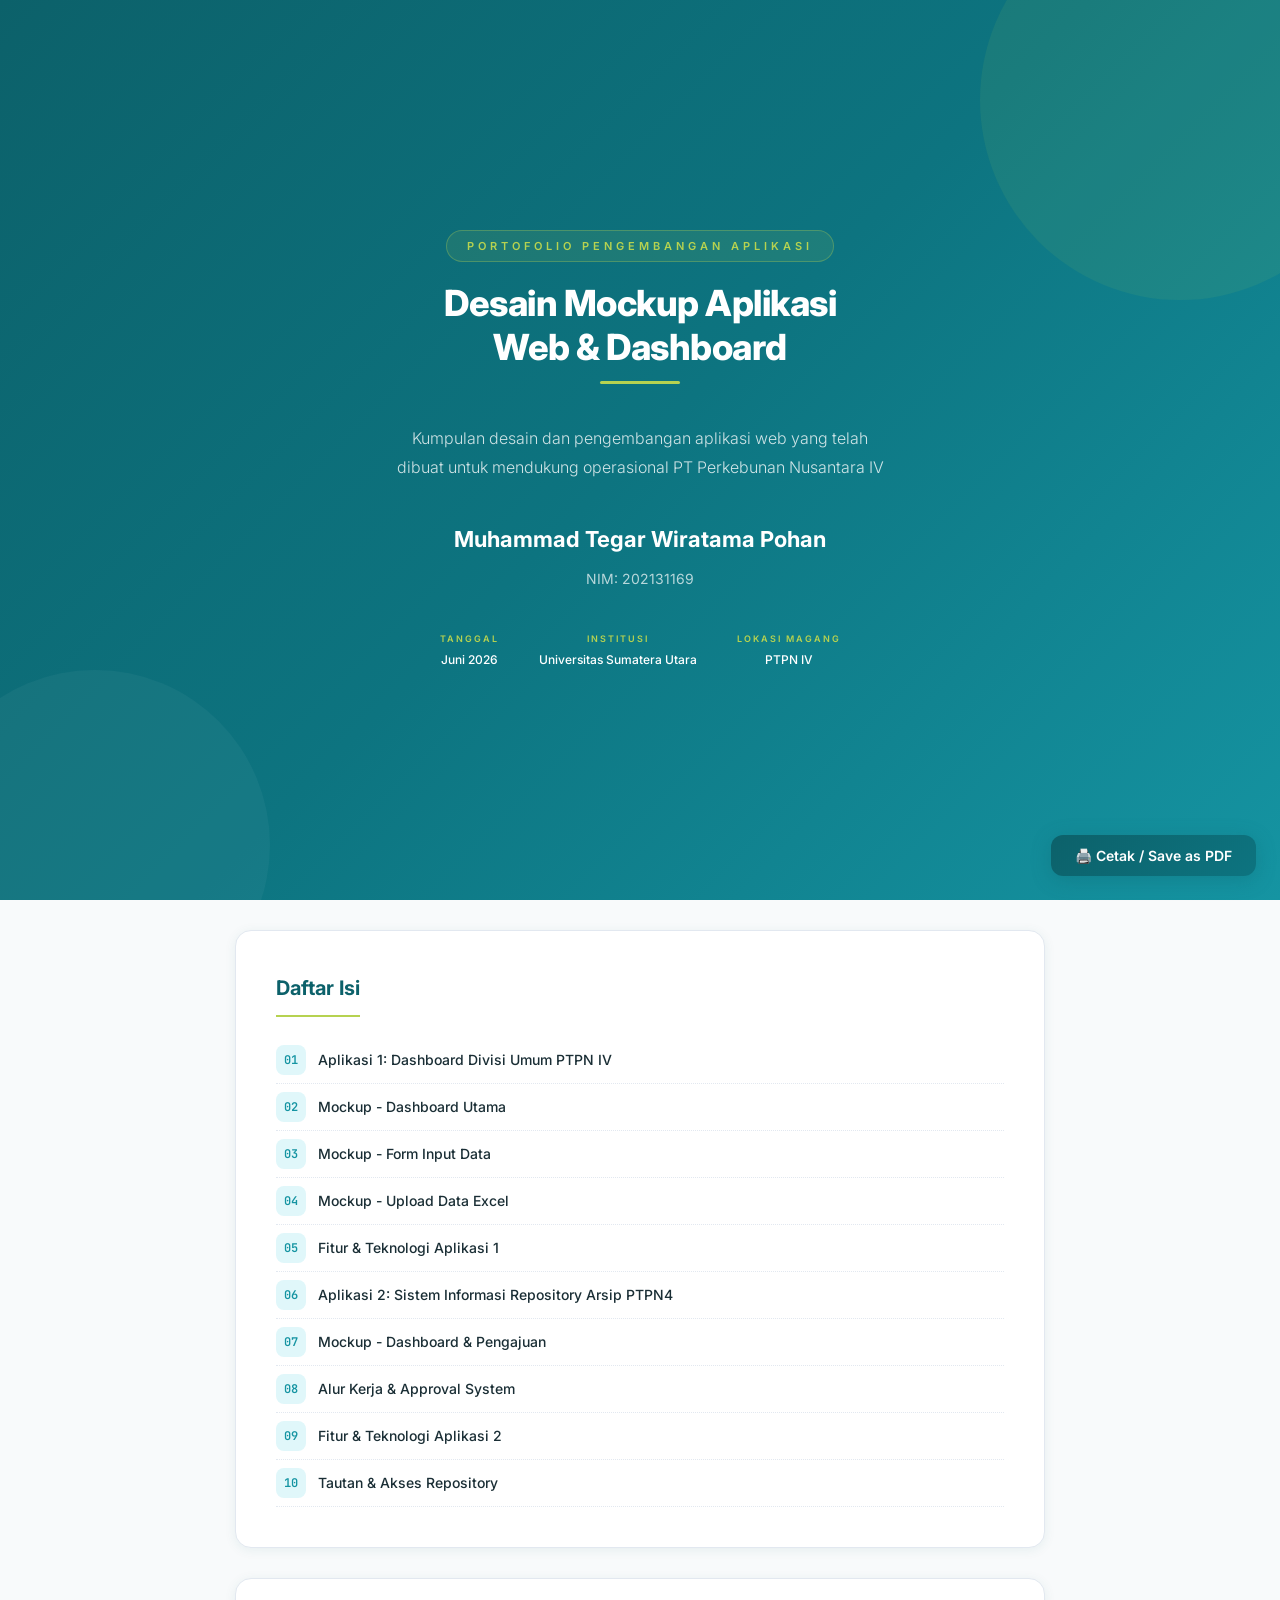
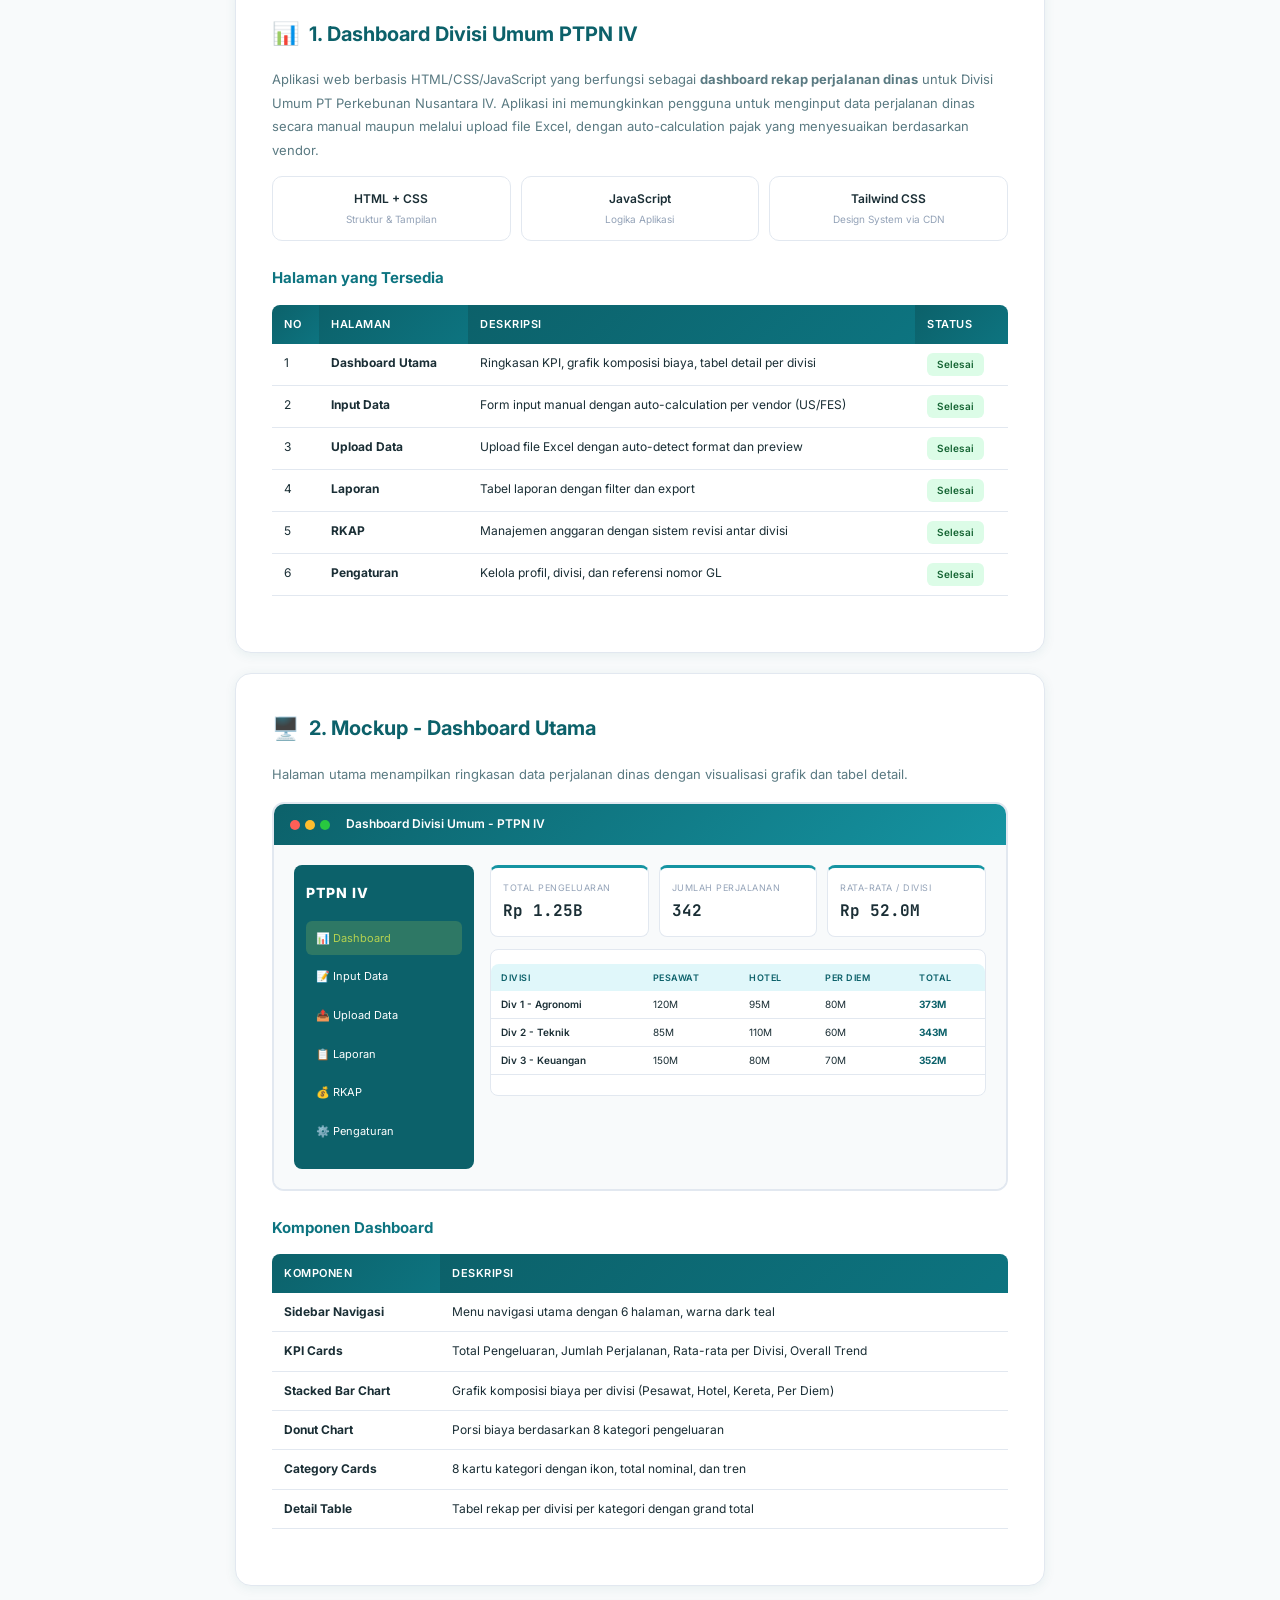
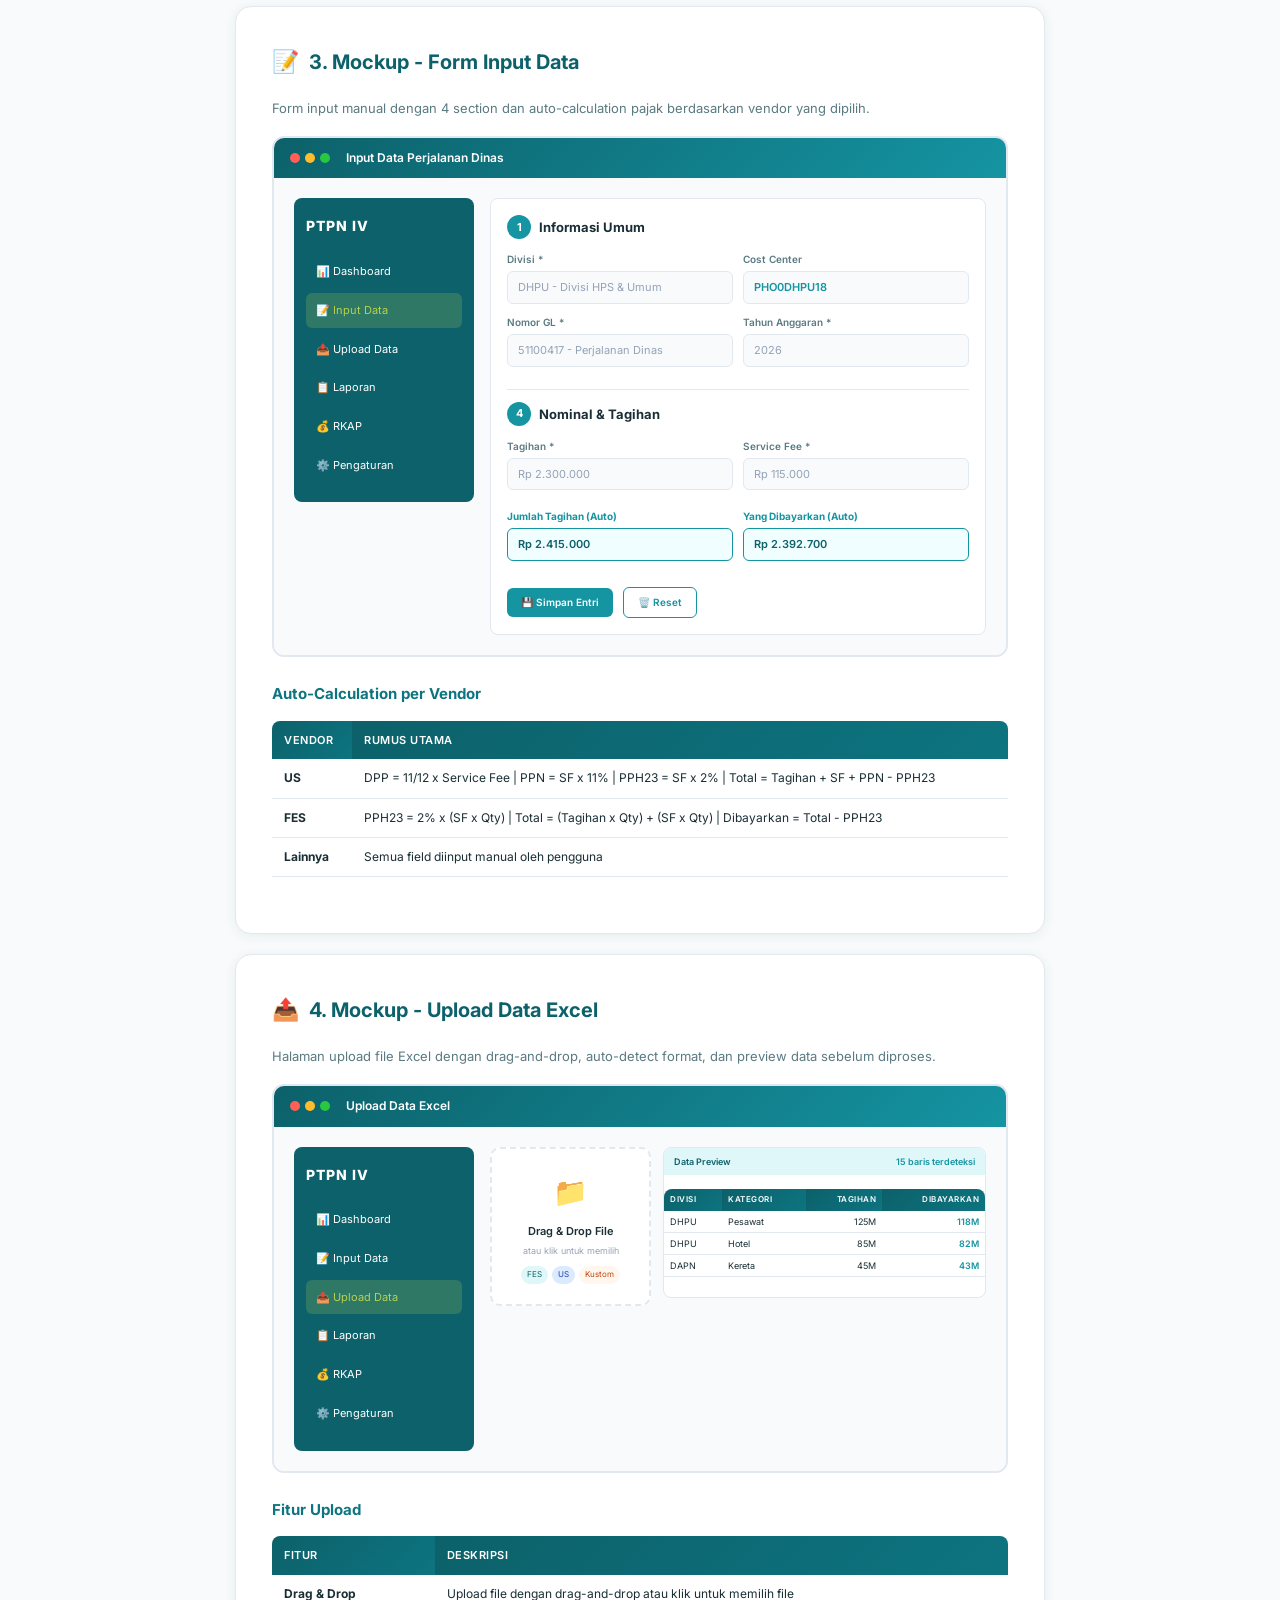
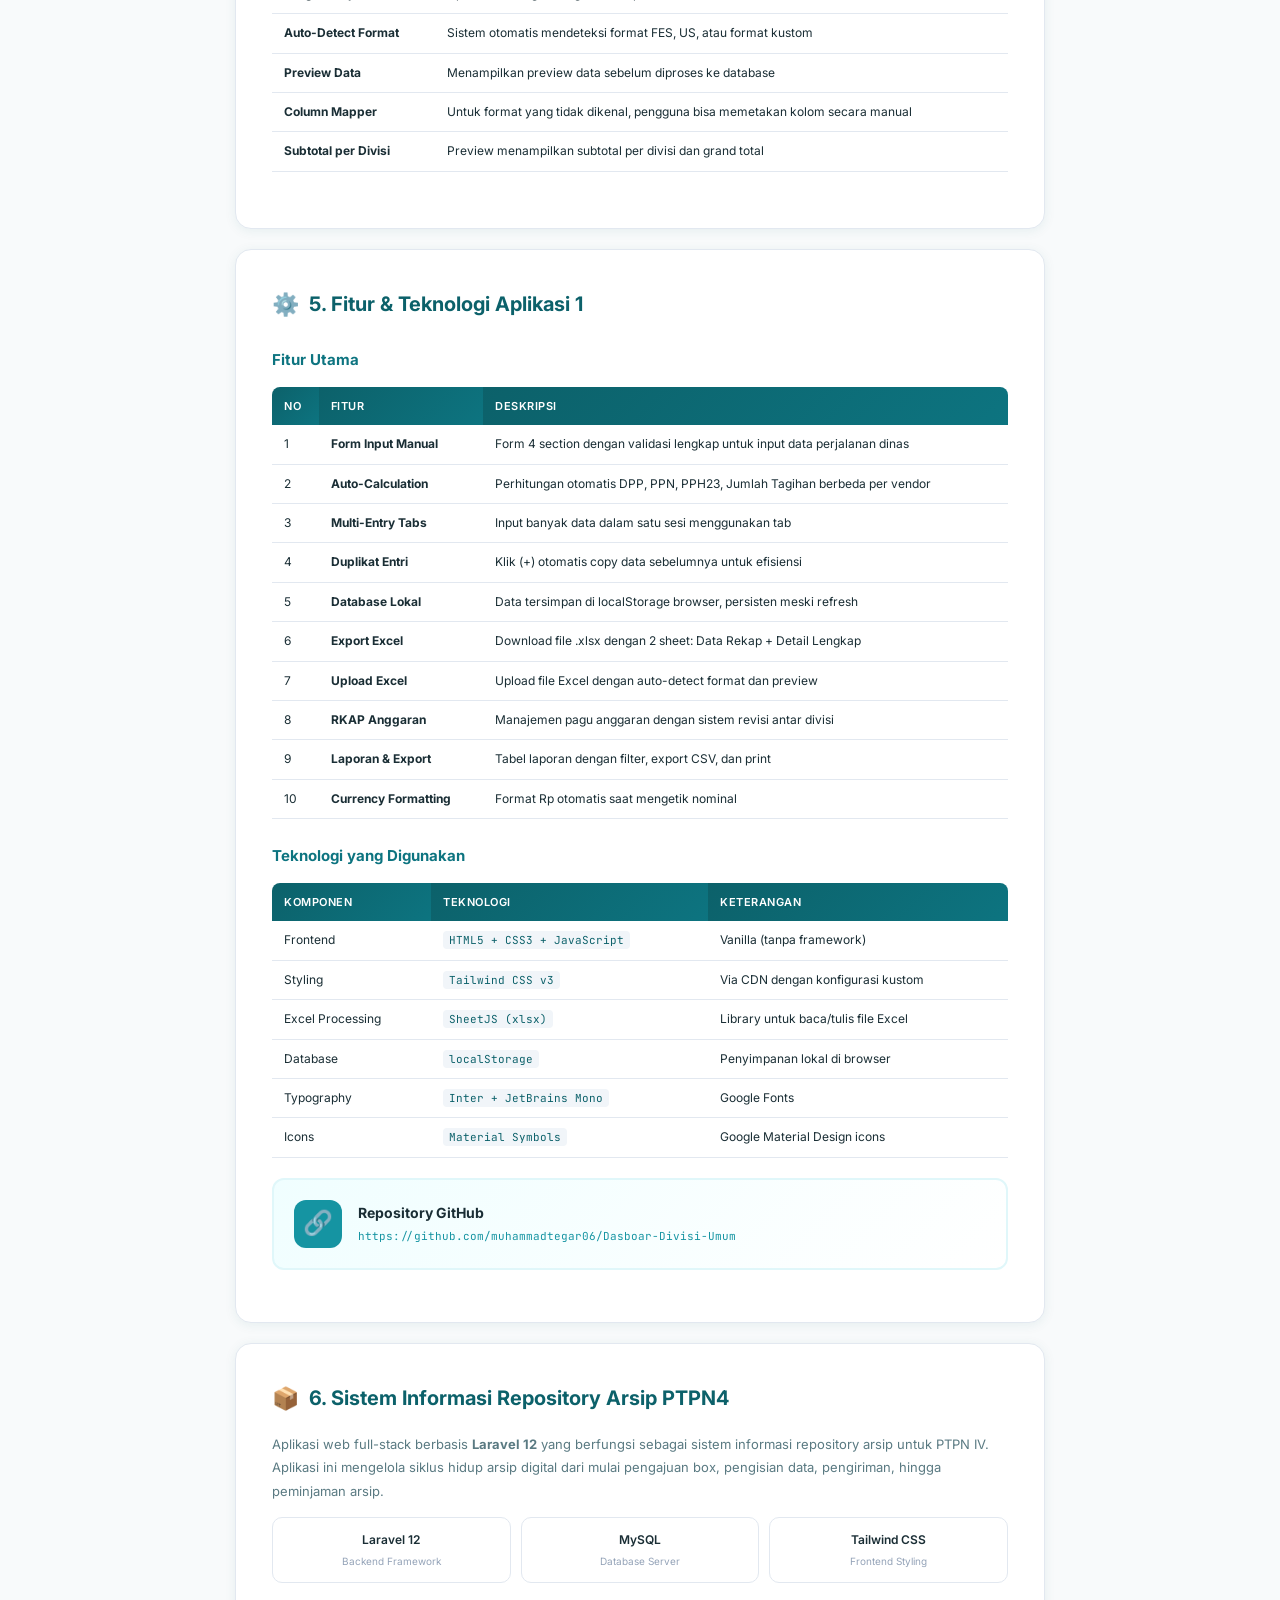
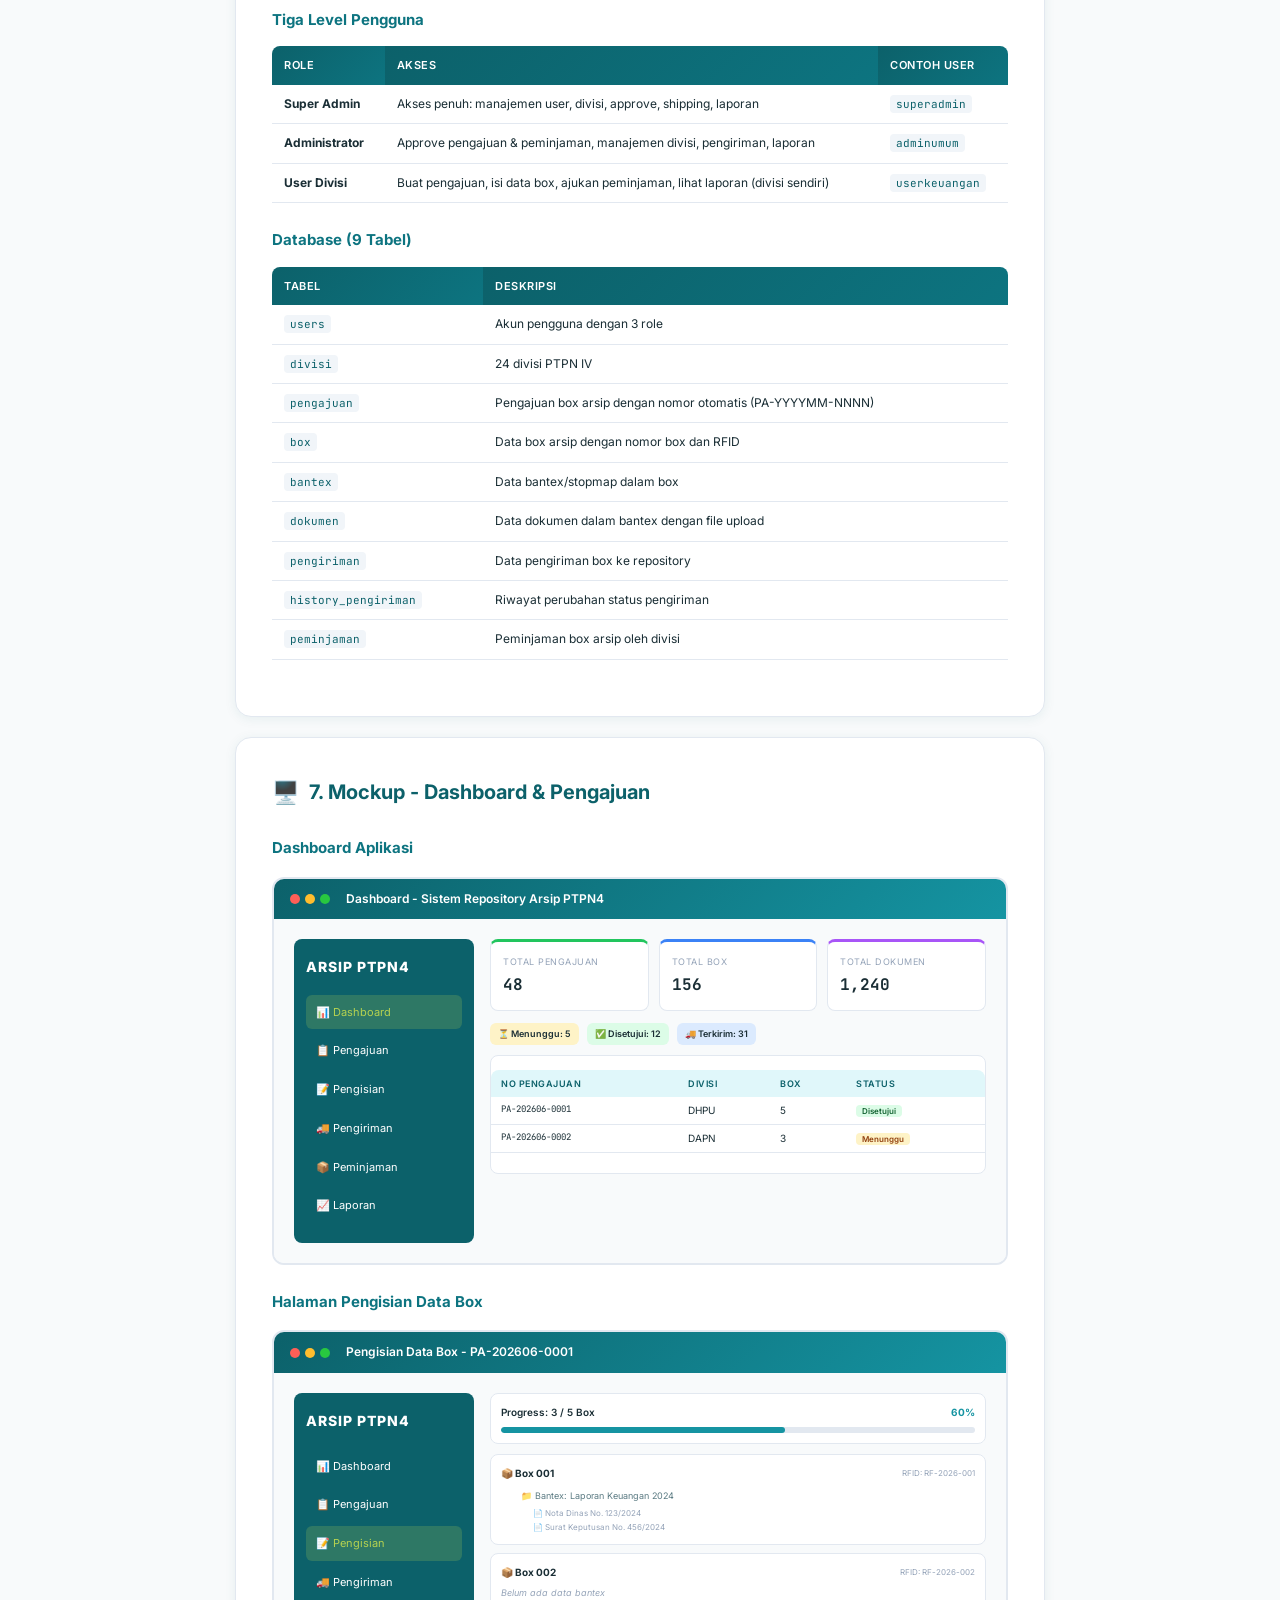
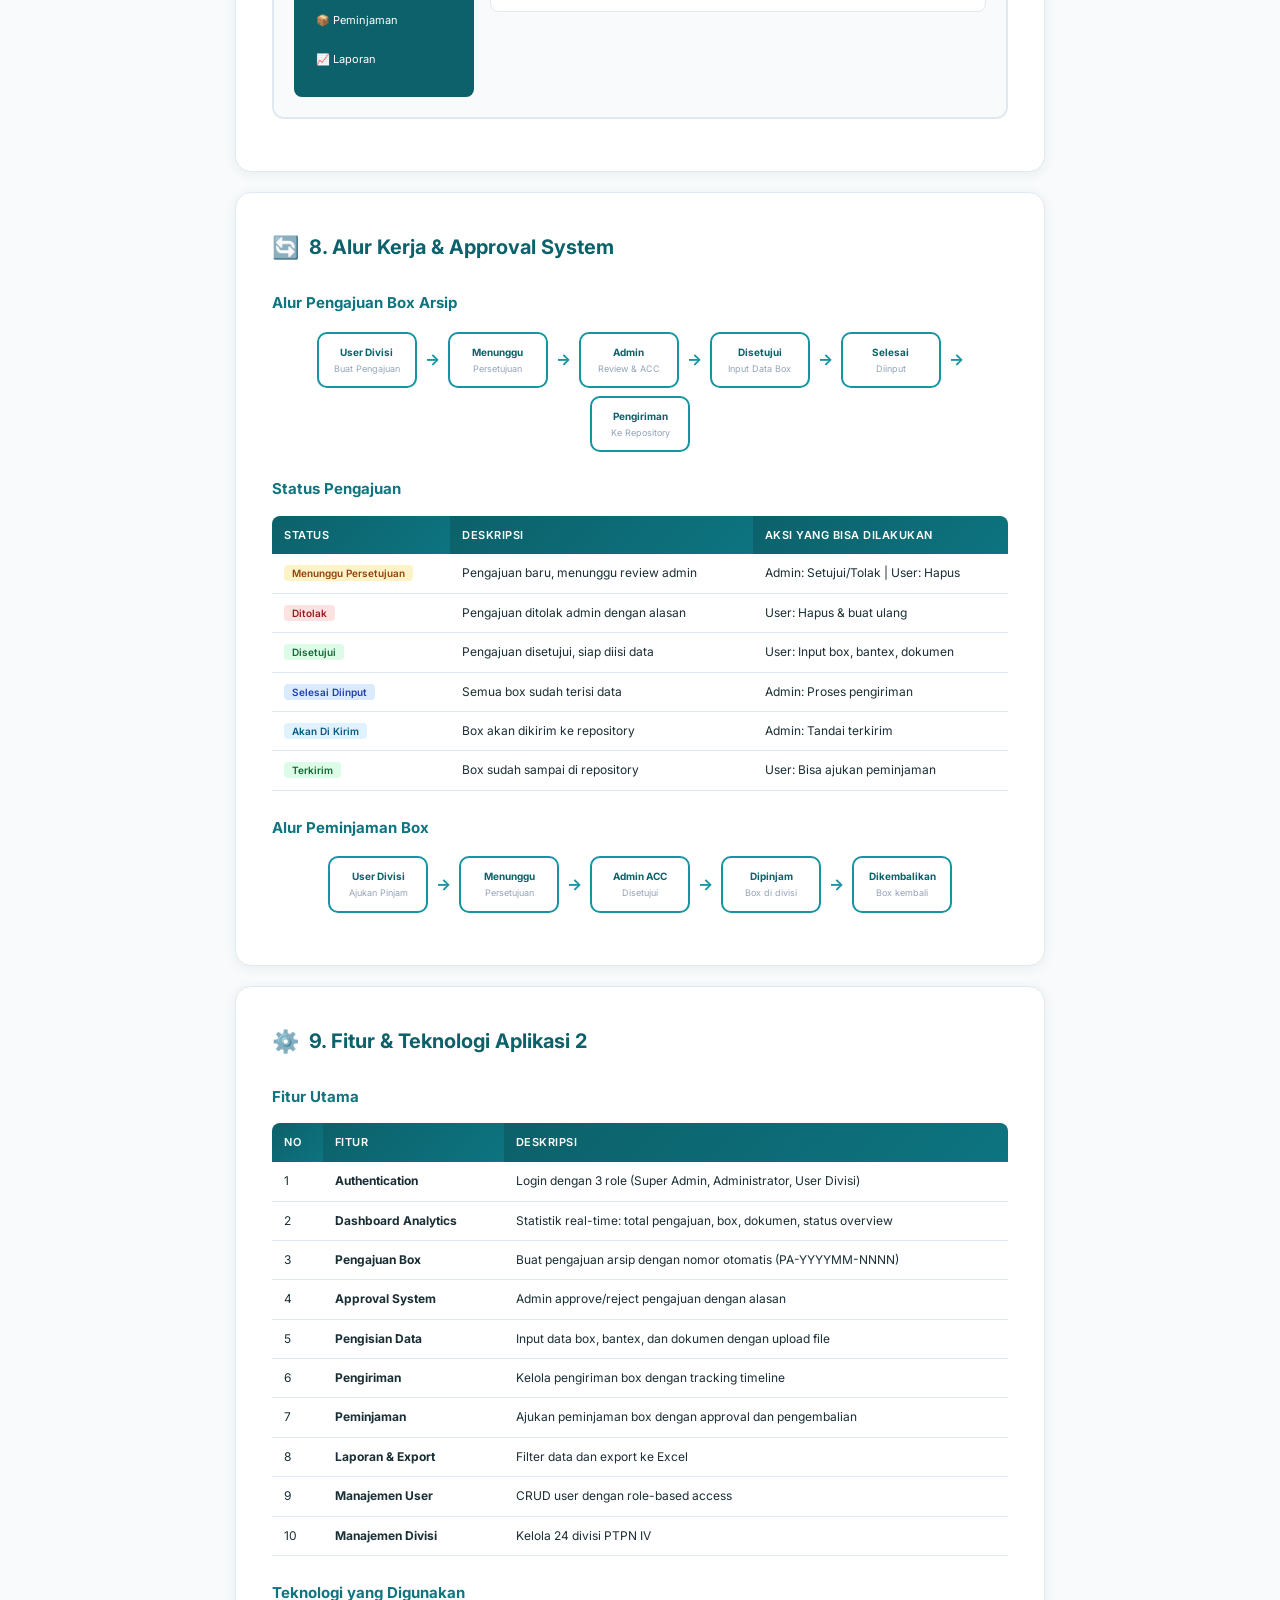
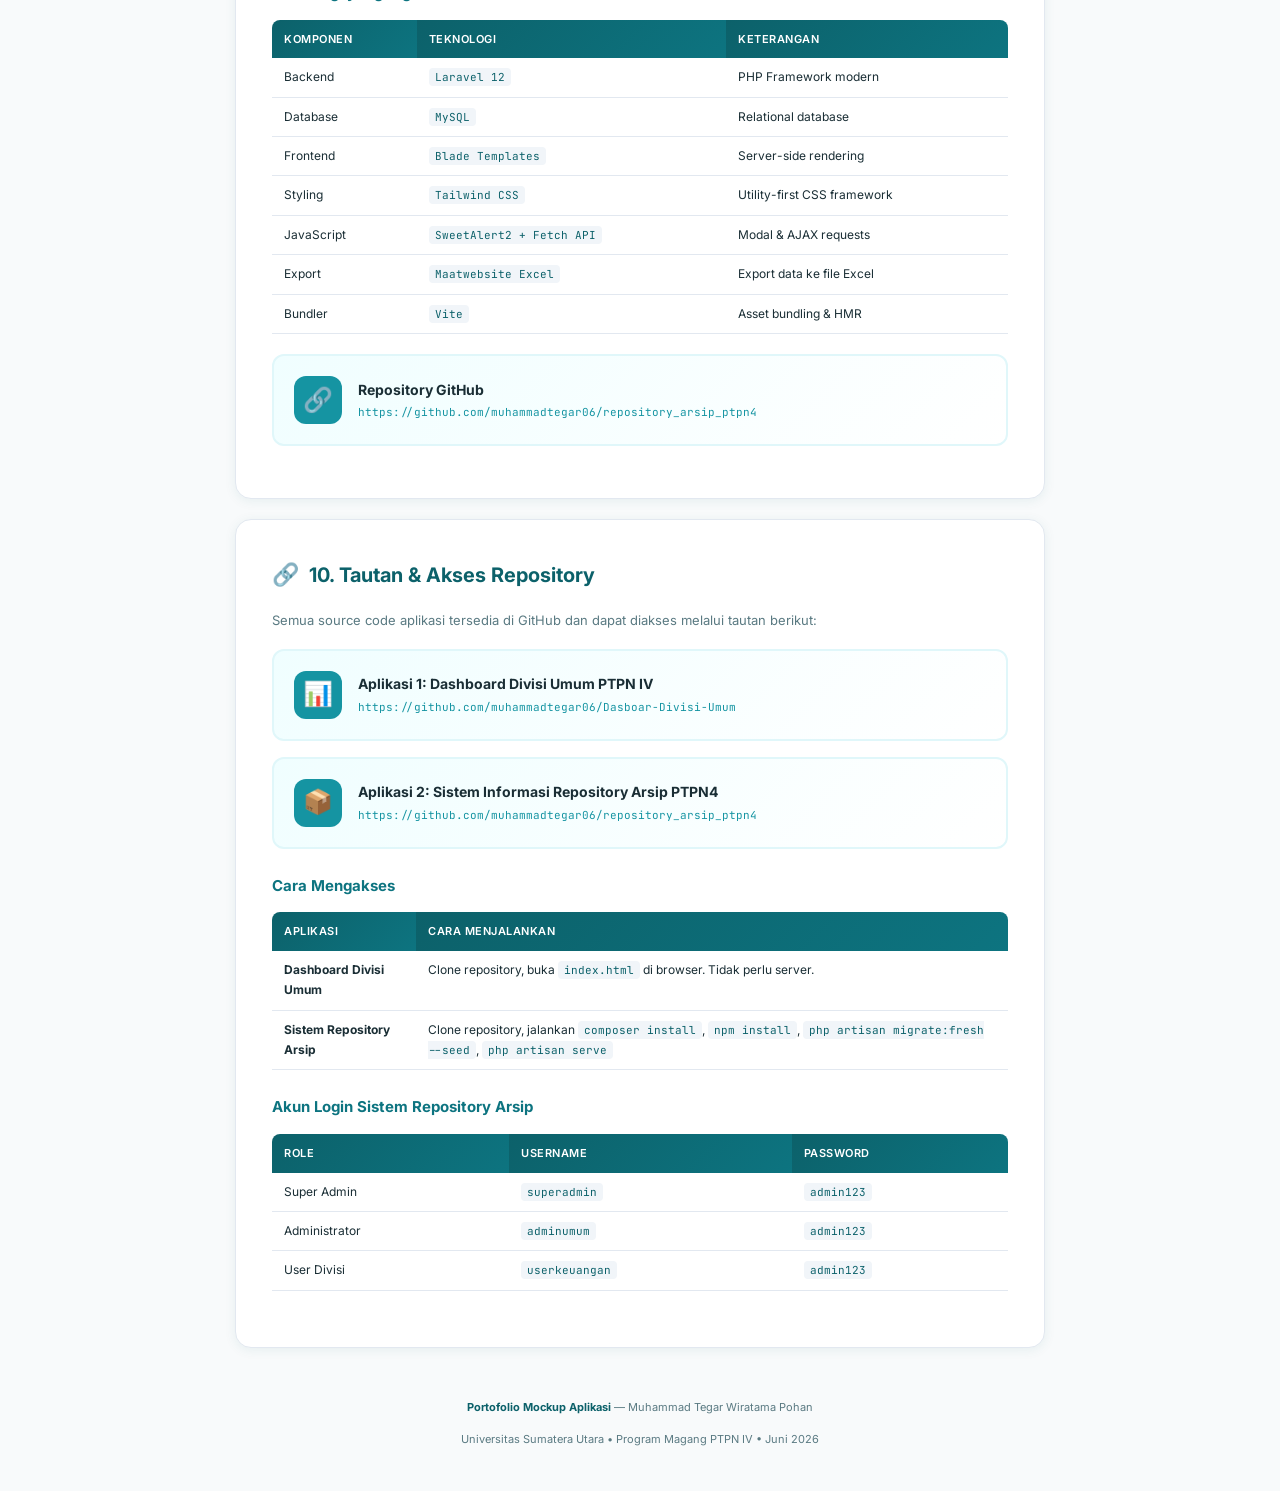
==== Portofolio_Mockup.html @ f9027e6c "feat: add portfolio mockup document (HTML + PDF)" ====
<!DOCTYPE html>
<html lang="id">
<head>
    <meta charset="UTF-8">
    <meta name="viewport" content="width=device-width, initial-scale=1.0">
    <title>Portofolio Mockup Aplikasi - Muhammad Tegar Wiratama Pohan</title>
    <link href="https://fonts.googleapis.com/css2?family=Inter:wght@300;400;500;600;700;800;900&family=JetBrains+Mono:wght@400;500;600&display=swap" rel="stylesheet">
    <style>
        @page {
            size: A4;
            margin: 15mm 18mm;
        }

        @media print {
            body { background: white !important; -webkit-print-color-adjust: exact !important; print-color-adjust: exact !important; }
            .page-break { page-break-before: always; }
            .no-print { display: none !important; }
            .cover-page { min-height: 100vh; }
            section { page-break-inside: avoid; }
            h2, h3 { page-break-after: avoid; }
            table { page-break-inside: avoid; }
        }

        :root {
            --teal-900: #0c616a;
            --teal-800: #0d7480;
            --teal-700: #1594a2;
            --teal-600: #1caab9;
            --teal-100: #e0f7fa;
            --teal-50: #f0feff;
            --lime-500: #b6d250;
            --lime-100: #f0f9d6;
            --text-primary: #1a2e35;
            --text-secondary: #5a7a82;
            --text-muted: #94a3b8;
            --border: #e2e8f0;
            --bg-light: #f8fafb;
        }

        * { box-sizing: border-box; margin: 0; padding: 0; }

        body {
            font-family: 'Inter', -apple-system, sans-serif;
            color: var(--text-primary);
            background: var(--bg-light);
            line-height: 1.7;
            font-size: 13px;
        }

        .container { max-width: 850px; margin: 0 auto; padding: 0 20px; }

        /* COVER PAGE */
        .cover-page {
            min-height: 100vh;
            display: flex;
            flex-direction: column;
            justify-content: center;
            align-items: center;
            text-align: center;
            background: linear-gradient(135deg, var(--teal-900) 0%, var(--teal-800) 50%, var(--teal-700) 100%);
            color: white;
            padding: 60px 40px;
            position: relative;
            overflow: hidden;
        }

        .cover-page::before {
            content: '';
            position: absolute;
            top: -100px;
            right: -100px;
            width: 400px;
            height: 400px;
            border-radius: 50%;
            background: rgba(182,210,80,0.08);
        }

        .cover-page::after {
            content: '';
            position: absolute;
            bottom: -120px;
            left: -80px;
            width: 350px;
            height: 350px;
            border-radius: 50%;
            background: rgba(255,255,255,0.04);
        }

        .cover-badge {
            font-size: 11px;
            font-weight: 600;
            letter-spacing: 4px;
            text-transform: uppercase;
            color: var(--lime-500);
            margin-bottom: 20px;
            background: rgba(182,210,80,0.1);
            padding: 6px 20px;
            border-radius: 20px;
            border: 1px solid rgba(182,210,80,0.3);
        }

        .cover-title {
            font-size: 36px;
            font-weight: 800;
            line-height: 1.2;
            margin-bottom: 12px;
            letter-spacing: -0.5px;
        }

        .cover-subtitle {
            font-size: 16px;
            font-weight: 300;
            color: rgba(255,255,255,0.8);
            margin-bottom: 40px;
            max-width: 500px;
        }

        .cover-divider {
            width: 80px;
            height: 3px;
            background: var(--lime-500);
            border-radius: 2px;
            margin-bottom: 40px;
        }

        .cover-name {
            font-size: 22px;
            font-weight: 700;
            margin-bottom: 8px;
        }

        .cover-nim {
            font-size: 14px;
            color: rgba(255,255,255,0.7);
            margin-bottom: 40px;
        }

        .cover-meta {
            display: flex;
            gap: 40px;
            font-size: 12px;
            color: rgba(255,255,255,0.6);
        }

        .cover-meta-item {
            display: flex;
            flex-direction: column;
            gap: 4px;
        }

        .cover-meta-label {
            font-size: 9px;
            text-transform: uppercase;
            letter-spacing: 2px;
            color: var(--lime-500);
            font-weight: 600;
        }

        .cover-meta-value { font-weight: 500; color: white; }

        /* TABLE OF CONTENTS */
        .toc {
            background: white;
            padding: 40px;
            border-radius: 16px;
            margin: 30px auto;
            max-width: 850px;
            box-shadow: 0 2px 12px rgba(12,97,106,0.08);
            border: 1px solid var(--border);
        }

        .toc h2 {
            font-size: 20px;
            color: var(--teal-900);
            margin-bottom: 20px;
            padding-bottom: 10px;
            border-bottom: 2px solid var(--lime-500);
            display: inline-block;
        }

        .toc-list {
            list-style: none;
            counter-reset: toc;
        }

        .toc-list li {
            counter-increment: toc;
            padding: 8px 0;
            border-bottom: 1px dotted var(--border);
            display: flex;
            align-items: center;
            gap: 12px;
        }

        .toc-list li::before {
            content: counter(toc, decimal-leading-zero);
            font-family: 'JetBrains Mono', monospace;
            font-size: 12px;
            font-weight: 600;
            color: var(--teal-700);
            background: var(--teal-100);
            width: 30px;
            height: 30px;
            border-radius: 8px;
            display: flex;
            align-items: center;
            justify-content: center;
            flex-shrink: 0;
        }

        .toc-list a {
            color: var(--text-primary);
            text-decoration: none;
            font-weight: 500;
            font-size: 14px;
        }

        .toc-list a:hover { color: var(--teal-700); }

        /* CONTENT SECTIONS */
        .content-section {
            background: white;
            padding: 36px;
            border-radius: 16px;
            margin: 20px auto;
            max-width: 850px;
            box-shadow: 0 2px 12px rgba(12,97,106,0.08);
            border: 1px solid var(--border);
        }

        h2 {
            font-size: 20px;
            font-weight: 700;
            color: var(--teal-900);
            margin-bottom: 16px;
            display: flex;
            align-items: center;
            gap: 10px;
        }

        h2 .section-icon { font-size: 22px; }

        h3 {
            font-size: 15px;
            font-weight: 700;
            color: var(--teal-800);
            margin-top: 24px;
            margin-bottom: 10px;
        }

        p {
            margin-bottom: 12px;
            color: var(--text-secondary);
            line-height: 1.8;
        }

        /* TABLES */
        table {
            width: 100%;
            border-collapse: collapse;
            margin: 14px 0 20px;
            font-size: 12px;
        }

        thead th {
            background: linear-gradient(135deg, var(--teal-900), var(--teal-800));
            color: white;
            font-weight: 600;
            text-align: left;
            padding: 10px 12px;
            font-size: 11px;
            text-transform: uppercase;
            letter-spacing: 0.5px;
        }

        thead th:first-child { border-radius: 8px 0 0 0; }
        thead th:last-child { border-radius: 0 8px 0 0; }

        tbody td {
            padding: 9px 12px;
            border-bottom: 1px solid var(--border);
            vertical-align: top;
        }

        tbody tr:hover { background: var(--teal-50); }

        .mono {
            font-family: 'JetBrains Mono', monospace;
            font-size: 11px;
            background: #f1f5f9;
            padding: 2px 6px;
            border-radius: 4px;
            color: var(--teal-900);
        }

        /* BADGES */
        .badge {
            display: inline-flex;
            align-items: center;
            gap: 4px;
            padding: 3px 10px;
            border-radius: 6px;
            font-size: 10px;
            font-weight: 600;
            white-space: nowrap;
        }

        .badge-done { background: #dcfce7; color: #166534; }
        .badge-info { background: #dbeafe; color: #1e40af; }
        .badge-tech { background: #f3e8ff; color: #6b21a8; }

        /* MOCKUP CARD */
        .mockup-card {
            border: 2px solid var(--border);
            border-radius: 12px;
            overflow: hidden;
            margin: 16px 0;
        }

        .mockup-header {
            background: linear-gradient(135deg, var(--teal-900), var(--teal-700));
            color: white;
            padding: 10px 16px;
            display: flex;
            align-items: center;
            gap: 8px;
        }

        .mockup-dots {
            display: flex;
            gap: 5px;
        }

        .mockup-dots span {
            width: 10px;
            height: 10px;
            border-radius: 50%;
        }

        .mockup-dots .red { background: #ff5f57; }
        .mockup-dots .yellow { background: #ffbd2e; }
        .mockup-dots .green { background: #28c840; }

        .mockup-title {
            font-size: 12px;
            font-weight: 600;
            margin-left: 8px;
        }

        .mockup-body {
            background: var(--bg-light);
            padding: 20px;
            min-height: 120px;
        }

        .mockup-sidebar {
            width: 180px;
            background: var(--teal-900);
            border-radius: 8px;
            padding: 16px 12px;
            color: white;
            float: left;
            margin-right: 16px;
        }

        .mockup-sidebar .logo {
            font-size: 14px;
            font-weight: 800;
            margin-bottom: 16px;
            letter-spacing: 1px;
        }

        .mockup-sidebar .menu-item {
            padding: 8px 10px;
            font-size: 11px;
            border-radius: 6px;
            margin-bottom: 4px;
            display: flex;
            align-items: center;
            gap: 6px;
        }

        .mockup-sidebar .menu-item.active {
            background: rgba(182,210,80,0.2);
            color: var(--lime-500);
        }

        .mockup-content {
            overflow: hidden;
        }

        .mockup-kpi-row {
            display: grid;
            grid-template-columns: repeat(3, 1fr);
            gap: 10px;
            margin-bottom: 12px;
        }

        .mockup-kpi {
            background: white;
            border-radius: 8px;
            padding: 12px;
            border: 1px solid var(--border);
            border-top: 3px solid var(--teal-700);
        }

        .mockup-kpi .label {
            font-size: 9px;
            color: var(--text-muted);
            text-transform: uppercase;
            letter-spacing: 0.5px;
        }

        .mockup-kpi .value {
            font-family: 'JetBrains Mono', monospace;
            font-size: 16px;
            font-weight: 700;
            color: var(--text-primary);
            margin-top: 2px;
        }

        .mockup-table-mini {
            background: white;
            border-radius: 8px;
            border: 1px solid var(--border);
            overflow: hidden;
        }

        .mockup-table-mini th {
            background: var(--teal-100);
            padding: 6px 10px;
            font-size: 9px;
            text-transform: uppercase;
            color: var(--teal-900);
            text-align: left;
            font-weight: 600;
        }

        .mockup-table-mini td {
            padding: 5px 10px;
            font-size: 10px;
            border-bottom: 1px solid var(--border);
        }

        .mockup-form {
            background: white;
            border-radius: 8px;
            padding: 16px;
            border: 1px solid var(--border);
        }

        .mockup-form-group {
            margin-bottom: 10px;
        }

        .mockup-form-group label {
            display: block;
            font-size: 10px;
            font-weight: 600;
            color: var(--text-secondary);
            margin-bottom: 3px;
        }

        .mockup-form-group .input-fake {
            width: 100%;
            padding: 6px 10px;
            border: 1px solid var(--border);
            border-radius: 6px;
            font-size: 11px;
            background: #f8fafb;
            color: var(--text-muted);
        }

        .mockup-form-row {
            display: grid;
            grid-template-columns: 1fr 1fr;
            gap: 10px;
        }

        .mockup-btn {
            display: inline-block;
            padding: 6px 14px;
            border-radius: 6px;
            font-size: 10px;
            font-weight: 600;
            margin-top: 4px;
        }

        .mockup-btn-primary {
            background: var(--teal-700);
            color: white;
        }

        .mockup-btn-outline {
            background: white;
            color: var(--teal-700);
            border: 1px solid var(--teal-700);
        }

        /* LINK CARD */
        .link-card {
            background: linear-gradient(135deg, var(--teal-50), white);
            border: 2px solid var(--teal-100);
            border-radius: 12px;
            padding: 20px;
            margin: 16px 0;
            display: flex;
            align-items: center;
            gap: 16px;
        }

        .link-card .icon {
            width: 48px;
            height: 48px;
            border-radius: 12px;
            background: var(--teal-700);
            display: flex;
            align-items: center;
            justify-content: center;
            font-size: 24px;
            flex-shrink: 0;
        }

        .link-card .info { flex: 1; }

        .link-card .title {
            font-weight: 700;
            font-size: 14px;
            color: var(--text-primary);
            margin-bottom: 2px;
        }

        .link-card .url {
            font-family: 'JetBrains Mono', monospace;
            font-size: 11px;
            color: var(--teal-700);
            word-break: break-all;
        }

        /* TECH STACK */
        .tech-grid {
            display: grid;
            grid-template-columns: repeat(3, 1fr);
            gap: 10px;
            margin: 14px 0;
        }

        .tech-item {
            background: white;
            border: 1px solid var(--border);
            border-radius: 10px;
            padding: 12px;
            text-align: center;
        }

        .tech-item .name {
            font-weight: 600;
            font-size: 12px;
            color: var(--text-primary);
        }

        .tech-item .desc {
            font-size: 10px;
            color: var(--text-muted);
            margin-top: 2px;
        }

        /* FLOW */
        .flow-row {
            display: flex;
            align-items: center;
            gap: 8px;
            flex-wrap: wrap;
            justify-content: center;
            margin: 16px 0;
        }

        .flow-step {
            background: white;
            border: 2px solid var(--teal-700);
            border-radius: 10px;
            padding: 10px 14px;
            text-align: center;
            min-width: 100px;
        }

        .flow-step .step-label {
            font-size: 10px;
            font-weight: 700;
            color: var(--teal-900);
        }

        .flow-step .step-desc {
            font-size: 9px;
            color: var(--text-muted);
        }

        .flow-arrow {
            font-size: 16px;
            color: var(--teal-700);
            font-weight: 700;
        }

        /* FOOTER */
        .doc-footer {
            text-align: center;
            padding: 30px 20px;
            color: var(--text-muted);
            font-size: 11px;
        }

        .doc-footer strong { color: var(--teal-900); }

        /* PAGE BREAK HELPER */
        .clearfix::after {
            content: "";
            display: table;
            clear: both;
        }

        /* PRINT BUTTON */
        .print-bar {
            position: fixed;
            bottom: 24px;
            right: 24px;
            z-index: 100;
        }

        .print-btn {
            padding: 12px 24px;
            background: linear-gradient(135deg, var(--teal-900), var(--teal-800));
            color: white;
            border: none;
            border-radius: 12px;
            font-family: 'Inter', sans-serif;
            font-size: 14px;
            font-weight: 600;
            cursor: pointer;
            box-shadow: 0 4px 20px rgba(12,97,106,0.3);
            display: flex;
            align-items: center;
            gap: 8px;
        }

        .print-btn:hover {
            transform: translateY(-2px);
            box-shadow: 0 6px 28px rgba(12,97,106,0.4);
        }
    </style>
</head>
<body>

<!-- ============================================================
     COVER PAGE
     ============================================================ -->
<div class="cover-page">
    <div class="cover-badge">Portofolio Pengembangan Aplikasi</div>
    <h1 class="cover-title">Desain Mockup Aplikasi<br>Web & Dashboard</h1>
    <div class="cover-divider"></div>
    <p class="cover-subtitle">Kumpulan desain dan pengembangan aplikasi web yang telah dibuat untuk mendukung operasional PT Perkebunan Nusantara IV</p>
    <div class="cover-name">Muhammad Tegar Wiratama Pohan</div>
    <div class="cover-nim">NIM: 202131169</div>
    <div class="cover-meta">
        <div class="cover-meta-item">
            <span class="cover-meta-label">Tanggal</span>
            <span class="cover-meta-value">Juni 2026</span>
        </div>
        <div class="cover-meta-item">
            <span class="cover-meta-label">Institusi</span>
            <span class="cover-meta-value">Universitas Sumatera Utara</span>
        </div>
        <div class="cover-meta-item">
            <span class="cover-meta-label">Lokasi Magang</span>
            <span class="cover-meta-value">PTPN IV</span>
        </div>
    </div>
</div>

<!-- ============================================================
     TABLE OF CONTENTS
     ============================================================ -->
<div class="container">
<div class="toc page-break">
    <h2>Daftar Isi</h2>
    <ol class="toc-list">
        <li><a href="#app1">Aplikasi 1: Dashboard Divisi Umum PTPN IV</a></li>
        <li><a href="#app1-mockup">Mockup - Dashboard Utama</a></li>
        <li><a href="#app1-input">Mockup - Form Input Data</a></li>
        <li><a href="#app1-upload">Mockup - Upload Data Excel</a></li>
        <li><a href="#app1-fitur">Fitur & Teknologi Aplikasi 1</a></li>
        <li><a href="#app2">Aplikasi 2: Sistem Informasi Repository Arsip PTPN4</a></li>
        <li><a href="#app2-mockup">Mockup - Dashboard & Pengajuan</a></li>
        <li><a href="#app2-workflow">Alur Kerja & Approval System</a></li>
        <li><a href="#app2-fitur">Fitur & Teknologi Aplikasi 2</a></li>
        <li><a href="#links">Tautan & Akses Repository</a></li>
    </ol>
</div>

<!-- ============================================================
     01. APLIKASI 1: DASHBOARD DIVISI UMUM
     ============================================================ -->
<section class="content-section page-break" id="app1">
    <h2><span class="section-icon">📊</span> 1. Dashboard Divisi Umum PTPN IV</h2>
    
    <p>
        Aplikasi web berbasis HTML/CSS/JavaScript yang berfungsi sebagai <strong>dashboard rekap perjalanan dinas</strong> 
        untuk Divisi Umum PT Perkebunan Nusantara IV. Aplikasi ini memungkinkan pengguna untuk menginput data 
        perjalanan dinas secara manual maupun melalui upload file Excel, dengan auto-calculation pajak yang 
        menyesuaikan berdasarkan vendor.
    </p>

    <div class="tech-grid">
        <div class="tech-item">
            <div class="name">HTML + CSS</div>
            <div class="desc">Struktur & Tampilan</div>
        </div>
        <div class="tech-item">
            <div class="name">JavaScript</div>
            <div class="desc">Logika Aplikasi</div>
        </div>
        <div class="tech-item">
            <div class="name">Tailwind CSS</div>
            <div class="desc">Design System via CDN</div>
        </div>
    </div>

    <h3>Halaman yang Tersedia</h3>
    <table>
        <thead>
            <tr>
                <th>No</th>
                <th>Halaman</th>
                <th>Deskripsi</th>
                <th>Status</th>
            </tr>
        </thead>
        <tbody>
            <tr>
                <td>1</td>
                <td><strong>Dashboard Utama</strong></td>
                <td>Ringkasan KPI, grafik komposisi biaya, tabel detail per divisi</td>
                <td><span class="badge badge-done">Selesai</span></td>
            </tr>
            <tr>
                <td>2</td>
                <td><strong>Input Data</strong></td>
                <td>Form input manual dengan auto-calculation per vendor (US/FES)</td>
                <td><span class="badge badge-done">Selesai</span></td>
            </tr>
            <tr>
                <td>3</td>
                <td><strong>Upload Data</strong></td>
                <td>Upload file Excel dengan auto-detect format dan preview</td>
                <td><span class="badge badge-done">Selesai</span></td>
            </tr>
            <tr>
                <td>4</td>
                <td><strong>Laporan</strong></td>
                <td>Tabel laporan dengan filter dan export</td>
                <td><span class="badge badge-done">Selesai</span></td>
            </tr>
            <tr>
                <td>5</td>
                <td><strong>RKAP</strong></td>
                <td>Manajemen anggaran dengan sistem revisi antar divisi</td>
                <td><span class="badge badge-done">Selesai</span></td>
            </tr>
            <tr>
                <td>6</td>
                <td><strong>Pengaturan</strong></td>
                <td>Kelola profil, divisi, dan referensi nomor GL</td>
                <td><span class="badge badge-done">Selesai</span></td>
            </tr>
        </tbody>
    </table>
</section>

<!-- ============================================================
     02. MOCKUP: DASHBOARD UTAMA
     ============================================================ -->
<section class="content-section page-break" id="app1-mockup">
    <h2><span class="section-icon">🖥️</span> 2. Mockup - Dashboard Utama</h2>
    
    <p>Halaman utama menampilkan ringkasan data perjalanan dinas dengan visualisasi grafik dan tabel detail.</p>

    <div class="mockup-card">
        <div class="mockup-header">
            <div class="mockup-dots">
                <span class="red"></span>
                <span class="yellow"></span>
                <span class="green"></span>
            </div>
            <span class="mockup-title">Dashboard Divisi Umum - PTPN IV</span>
        </div>
        <div class="mockup-body clearfix">
            <div class="mockup-sidebar">
                <div class="logo">PTPN IV</div>
                <div class="menu-item active">📊 Dashboard</div>
                <div class="menu-item">📝 Input Data</div>
                <div class="menu-item">📤 Upload Data</div>
                <div class="menu-item">📋 Laporan</div>
                <div class="menu-item">💰 RKAP</div>
                <div class="menu-item">⚙️ Pengaturan</div>
            </div>
            <div class="mockup-content">
                <div class="mockup-kpi-row">
                    <div class="mockup-kpi">
                        <div class="label">Total Pengeluaran</div>
                        <div class="value">Rp 1.25B</div>
                    </div>
                    <div class="mockup-kpi">
                        <div class="label">Jumlah Perjalanan</div>
                        <div class="value">342</div>
                    </div>
                    <div class="mockup-kpi">
                        <div class="label">Rata-rata / Divisi</div>
                        <div class="value">Rp 52.0M</div>
                    </div>
                </div>
                <div class="mockup-table-mini">
                    <table style="width:100%">
                        <thead>
                            <tr>
                                <th>Divisi</th>
                                <th>Pesawat</th>
                                <th>Hotel</th>
                                <th>Per Diem</th>
                                <th>Total</th>
                            </tr>
                        </thead>
                        <tbody>
                            <tr>
                                <td style="font-weight:600">Div 1 - Agronomi</td>
                                <td>120M</td>
                                <td>95M</td>
                                <td>80M</td>
                                <td style="font-weight:700;color:var(--teal-900)">373M</td>
                            </tr>
                            <tr>
                                <td style="font-weight:600">Div 2 - Teknik</td>
                                <td>85M</td>
                                <td>110M</td>
                                <td>60M</td>
                                <td style="font-weight:700;color:var(--teal-900)">343M</td>
                            </tr>
                            <tr>
                                <td style="font-weight:600">Div 3 - Keuangan</td>
                                <td>150M</td>
                                <td>80M</td>
                                <td>70M</td>
                                <td style="font-weight:700;color:var(--teal-900)">352M</td>
                            </tr>
                        </tbody>
                    </table>
                </div>
            </div>
        </div>
    </div>

    <h3>Komponen Dashboard</h3>
    <table>
        <thead>
            <tr>
                <th>Komponen</th>
                <th>Deskripsi</th>
            </tr>
        </thead>
        <tbody>
            <tr><td><strong>Sidebar Navigasi</strong></td><td>Menu navigasi utama dengan 6 halaman, warna dark teal</td></tr>
            <tr><td><strong>KPI Cards</strong></td><td>Total Pengeluaran, Jumlah Perjalanan, Rata-rata per Divisi, Overall Trend</td></tr>
            <tr><td><strong>Stacked Bar Chart</strong></td><td>Grafik komposisi biaya per divisi (Pesawat, Hotel, Kereta, Per Diem)</td></tr>
            <tr><td><strong>Donut Chart</strong></td><td>Porsi biaya berdasarkan 8 kategori pengeluaran</td></tr>
            <tr><td><strong>Category Cards</strong></td><td>8 kartu kategori dengan ikon, total nominal, dan tren</td></tr>
            <tr><td><strong>Detail Table</strong></td><td>Tabel rekap per divisi per kategori dengan grand total</td></tr>
        </tbody>
    </table>
</section>

<!-- ============================================================
     03. MOCKUP: FORM INPUT DATA
     ============================================================ -->
<section class="content-section page-break" id="app1-input">
    <h2><span class="section-icon">📝</span> 3. Mockup - Form Input Data</h2>
    
    <p>Form input manual dengan 4 section dan auto-calculation pajak berdasarkan vendor yang dipilih.</p>

    <div class="mockup-card">
        <div class="mockup-header">
            <div class="mockup-dots">
                <span class="red"></span>
                <span class="yellow"></span>
                <span class="green"></span>
            </div>
            <span class="mockup-title">Input Data Perjalanan Dinas</span>
        </div>
        <div class="mockup-body clearfix">
            <div class="mockup-sidebar">
                <div class="logo">PTPN IV</div>
                <div class="menu-item">📊 Dashboard</div>
                <div class="menu-item active">📝 Input Data</div>
                <div class="menu-item">📤 Upload Data</div>
                <div class="menu-item">📋 Laporan</div>
                <div class="menu-item">💰 RKAP</div>
                <div class="menu-item">⚙️ Pengaturan</div>
            </div>
            <div class="mockup-content">
                <div class="mockup-form">
                    <div style="display:flex;align-items:center;gap:8px;margin-bottom:12px">
                        <span style="background:var(--teal-700);color:white;width:24px;height:24px;border-radius:50%;display:flex;align-items:center;justify-content:center;font-size:11px;font-weight:700">1</span>
                        <strong style="font-size:13px">Informasi Umum</strong>
                    </div>
                    <div class="mockup-form-row">
                        <div class="mockup-form-group">
                            <label>Divisi *</label>
                            <div class="input-fake">DHPU - Divisi HPS & Umum</div>
                        </div>
                        <div class="mockup-form-group">
                            <label>Cost Center</label>
                            <div class="input-fake" style="color:var(--teal-700);font-weight:600">PHO0DHPU18</div>
                        </div>
                    </div>
                    <div class="mockup-form-row">
                        <div class="mockup-form-group">
                            <label>Nomor GL *</label>
                            <div class="input-fake">51100417 - Perjalanan Dinas</div>
                        </div>
                        <div class="mockup-form-group">
                            <label>Tahun Anggaran *</label>
                            <div class="input-fake">2026</div>
                        </div>
                    </div>
                    <hr style="border:none;border-top:1px solid var(--border);margin:12px 0">
                    <div style="display:flex;align-items:center;gap:8px;margin-bottom:12px">
                        <span style="background:var(--teal-700);color:white;width:24px;height:24px;border-radius:50%;display:flex;align-items:center;justify-content:center;font-size:11px;font-weight:700">4</span>
                        <strong style="font-size:13px">Nominal & Tagihan</strong>
                    </div>
                    <div class="mockup-form-row">
                        <div class="mockup-form-group">
                            <label>Tagihan *</label>
                            <div class="input-fake">Rp 2.300.000</div>
                        </div>
                        <div class="mockup-form-group">
                            <label>Service Fee *</label>
                            <div class="input-fake">Rp 115.000</div>
                        </div>
                    </div>
                    <div class="mockup-form-row" style="margin-top:8px">
                        <div class="mockup-form-group">
                            <label style="color:var(--teal-700);font-weight:700">Jumlah Tagihan (Auto)</label>
                            <div class="input-fake" style="background:var(--teal-50);border-color:var(--teal-700);font-weight:600;color:var(--teal-900)">Rp 2.415.000</div>
                        </div>
                        <div class="mockup-form-group">
                            <label style="color:var(--teal-700);font-weight:700">Yang Dibayarkan (Auto)</label>
                            <div class="input-fake" style="background:var(--teal-50);border-color:var(--teal-700);font-weight:600;color:var(--teal-900)">Rp 2.392.700</div>
                        </div>
                    </div>
                    <div style="margin-top:12px">
                        <span class="mockup-btn mockup-btn-primary">💾 Simpan Entri</span>
                        <span class="mockup-btn mockup-btn-outline" style="margin-left:6px">🗑️ Reset</span>
                    </div>
                </div>
            </div>
        </div>
    </div>

    <h3>Auto-Calculation per Vendor</h3>
    <table>
        <thead>
            <tr>
                <th>Vendor</th>
                <th>Rumus Utama</th>
            </tr>
        </thead>
        <tbody>
            <tr>
                <td><strong>US</strong></td>
                <td>DPP = 11/12 x Service Fee | PPN = SF x 11% | PPH23 = SF x 2% | Total = Tagihan + SF + PPN - PPH23</td>
            </tr>
            <tr>
                <td><strong>FES</strong></td>
                <td>PPH23 = 2% x (SF x Qty) | Total = (Tagihan x Qty) + (SF x Qty) | Dibayarkan = Total - PPH23</td>
            </tr>
            <tr>
                <td><strong>Lainnya</strong></td>
                <td>Semua field diinput manual oleh pengguna</td>
            </tr>
        </tbody>
    </table>
</section>

<!-- ============================================================
     04. MOCKUP: UPLOAD DATA
     ============================================================ -->
<section class="content-section page-break" id="app1-upload">
    <h2><span class="section-icon">📤</span> 4. Mockup - Upload Data Excel</h2>
    
    <p>Halaman upload file Excel dengan drag-and-drop, auto-detect format, dan preview data sebelum diproses.</p>

    <div class="mockup-card">
        <div class="mockup-header">
            <div class="mockup-dots">
                <span class="red"></span>
                <span class="yellow"></span>
                <span class="green"></span>
            </div>
            <span class="mockup-title">Upload Data Excel</span>
        </div>
        <div class="mockup-body clearfix">
            <div class="mockup-sidebar">
                <div class="logo">PTPN IV</div>
                <div class="menu-item">📊 Dashboard</div>
                <div class="menu-item">📝 Input Data</div>
                <div class="menu-item active">📤 Upload Data</div>
                <div class="menu-item">📋 Laporan</div>
                <div class="menu-item">💰 RKAP</div>
                <div class="menu-item">⚙️ Pengaturan</div>
            </div>
            <div class="mockup-content">
                <div style="display:grid;grid-template-columns:1fr 2fr;gap:12px">
                    <div style="background:white;border:2px dashed var(--border);border-radius:10px;padding:20px;text-align:center">
                        <div style="font-size:28px;margin-bottom:6px">📁</div>
                        <div style="font-size:11px;font-weight:600;color:var(--text-primary)">Drag & Drop File</div>
                        <div style="font-size:9px;color:var(--text-muted);margin-top:2px">atau klik untuk memilih</div>
                        <div style="margin-top:8px;display:flex;gap:4px;justify-content:center;flex-wrap:wrap">
                            <span style="background:var(--teal-100);padding:2px 6px;border-radius:10px;font-size:8px;color:var(--teal-900)">FES</span>
                            <span style="background:#dbeafe;padding:2px 6px;border-radius:10px;font-size:8px;color:#1e40af">US</span>
                            <span style="background:#fff7ed;padding:2px 6px;border-radius:10px;font-size:8px;color:#c2410c">Kustom</span>
                        </div>
                    </div>
                    <div>
                        <div style="background:white;border-radius:8px;border:1px solid var(--border);overflow:hidden">
                            <div style="background:var(--teal-100);padding:6px 10px;font-size:9px;font-weight:600;color:var(--teal-900);display:flex;justify-content:space-between">
                                <span>Data Preview</span>
                                <span style="color:var(--teal-700)">15 baris terdeteksi</span>
                            </div>
                            <table style="width:100%;font-size:9px">
                                <thead>
                                    <tr style="background:#f8fafb">
                                        <th style="padding:4px 6px;text-align:left;font-size:8px">Divisi</th>
                                        <th style="padding:4px 6px;text-align:left;font-size:8px">Kategori</th>
                                        <th style="padding:4px 6px;text-align:right;font-size:8px">Tagihan</th>
                                        <th style="padding:4px 6px;text-align:right;font-size:8px">Dibayarkan</th>
                                    </tr>
                                </thead>
                                <tbody>
                                    <tr><td style="padding:3px 6px;border-bottom:1px solid var(--border)">DHPU</td><td style="padding:3px 6px;border-bottom:1px solid var(--border)">Pesawat</td><td style="padding:3px 6px;border-bottom:1px solid var(--border);text-align:right">125M</td><td style="padding:3px 6px;border-bottom:1px solid var(--border);text-align:right;color:var(--teal-700);font-weight:600">118M</td></tr>
                                    <tr><td style="padding:3px 6px;border-bottom:1px solid var(--border)">DHPU</td><td style="padding:3px 6px;border-bottom:1px solid var(--border)">Hotel</td><td style="padding:3px 6px;border-bottom:1px solid var(--border);text-align:right">85M</td><td style="padding:3px 6px;border-bottom:1px solid var(--border);text-align:right;color:var(--teal-700);font-weight:600">82M</td></tr>
                                    <tr><td style="padding:3px 6px">DAPN</td><td style="padding:3px 6px">Kereta</td><td style="padding:3px 6px;text-align:right">45M</td><td style="padding:3px 6px;text-align:right;color:var(--teal-700);font-weight:600">43M</td></tr>
                                </tbody>
                            </table>
                        </div>
                    </div>
                </div>
            </div>
        </div>
    </div>

    <h3>Fitur Upload</h3>
    <table>
        <thead>
            <tr>
                <th>Fitur</th>
                <th>Deskripsi</th>
            </tr>
        </thead>
        <tbody>
            <tr><td><strong>Drag & Drop</strong></td><td>Upload file dengan drag-and-drop atau klik untuk memilih file</td></tr>
            <tr><td><strong>Auto-Detect Format</strong></td><td>Sistem otomatis mendeteksi format FES, US, atau format kustom</td></tr>
            <tr><td><strong>Preview Data</strong></td><td>Menampilkan preview data sebelum diproses ke database</td></tr>
            <tr><td><strong>Column Mapper</strong></td><td>Untuk format yang tidak dikenal, pengguna bisa memetakan kolom secara manual</td></tr>
            <tr><td><strong>Subtotal per Divisi</strong></td><td>Preview menampilkan subtotal per divisi dan grand total</td></tr>
        </tbody>
    </table>
</section>

<!-- ============================================================
     05. FITUR & TEKNOLOGI APLIKASI 1
     ============================================================ -->
<section class="content-section page-break" id="app1-fitur">
    <h2><span class="section-icon">⚙️</span> 5. Fitur & Teknologi Aplikasi 1</h2>

    <h3>Fitur Utama</h3>
    <table>
        <thead>
            <tr>
                <th>No</th>
                <th>Fitur</th>
                <th>Deskripsi</th>
            </tr>
        </thead>
        <tbody>
            <tr><td>1</td><td><strong>Form Input Manual</strong></td><td>Form 4 section dengan validasi lengkap untuk input data perjalanan dinas</td></tr>
            <tr><td>2</td><td><strong>Auto-Calculation</strong></td><td>Perhitungan otomatis DPP, PPN, PPH23, Jumlah Tagihan berbeda per vendor</td></tr>
            <tr><td>3</td><td><strong>Multi-Entry Tabs</strong></td><td>Input banyak data dalam satu sesi menggunakan tab</td></tr>
            <tr><td>4</td><td><strong>Duplikat Entri</strong></td><td>Klik (+) otomatis copy data sebelumnya untuk efisiensi</td></tr>
            <tr><td>5</td><td><strong>Database Lokal</strong></td><td>Data tersimpan di localStorage browser, persisten meski refresh</td></tr>
            <tr><td>6</td><td><strong>Export Excel</strong></td><td>Download file .xlsx dengan 2 sheet: Data Rekap + Detail Lengkap</td></tr>
            <tr><td>7</td><td><strong>Upload Excel</strong></td><td>Upload file Excel dengan auto-detect format dan preview</td></tr>
            <tr><td>8</td><td><strong>RKAP Anggaran</strong></td><td>Manajemen pagu anggaran dengan sistem revisi antar divisi</td></tr>
            <tr><td>9</td><td><strong>Laporan & Export</strong></td><td>Tabel laporan dengan filter, export CSV, dan print</td></tr>
            <tr><td>10</td><td><strong>Currency Formatting</strong></td><td>Format Rp otomatis saat mengetik nominal</td></tr>
        </tbody>
    </table>

    <h3>Teknologi yang Digunakan</h3>
    <table>
        <thead>
            <tr>
                <th>Komponen</th>
                <th>Teknologi</th>
                <th>Keterangan</th>
            </tr>
        </thead>
        <tbody>
            <tr><td>Frontend</td><td><span class="mono">HTML5 + CSS3 + JavaScript</span></td><td>Vanilla (tanpa framework)</td></tr>
            <tr><td>Styling</td><td><span class="mono">Tailwind CSS v3</span></td><td>Via CDN dengan konfigurasi kustom</td></tr>
            <tr><td>Excel Processing</td><td><span class="mono">SheetJS (xlsx)</span></td><td>Library untuk baca/tulis file Excel</td></tr>
            <tr><td>Database</td><td><span class="mono">localStorage</span></td><td>Penyimpanan lokal di browser</td></tr>
            <tr><td>Typography</td><td><span class="mono">Inter + JetBrains Mono</span></td><td>Google Fonts</td></tr>
            <tr><td>Icons</td><td><span class="mono">Material Symbols</span></td><td>Google Material Design icons</td></tr>
        </tbody>
    </table>

    <div class="link-card">
        <div class="icon">🔗</div>
        <div class="info">
            <div class="title">Repository GitHub</div>
            <div class="url">https://github.com/muhammadtegar06/Dasboar-Divisi-Umum</div>
        </div>
    </div>
</section>

<!-- ============================================================
     06. APLIKASI 2: SISTEM REPOSITORY ARSIP
     ============================================================ -->
<section class="content-section page-break" id="app2">
    <h2><span class="section-icon">📦</span> 6. Sistem Informasi Repository Arsip PTPN4</h2>
    
    <p>
        Aplikasi web full-stack berbasis <strong>Laravel 12</strong> yang berfungsi sebagai sistem informasi 
        repository arsip untuk PTPN IV. Aplikasi ini mengelola siklus hidup arsip digital dari mulai 
        pengajuan box, pengisian data, pengiriman, hingga peminjaman arsip.
    </p>

    <div class="tech-grid">
        <div class="tech-item">
            <div class="name">Laravel 12</div>
            <div class="desc">Backend Framework</div>
        </div>
        <div class="tech-item">
            <div class="name">MySQL</div>
            <div class="desc">Database Server</div>
        </div>
        <div class="tech-item">
            <div class="name">Tailwind CSS</div>
            <div class="desc">Frontend Styling</div>
        </div>
    </div>

    <h3>Tiga Level Pengguna</h3>
    <table>
        <thead>
            <tr>
                <th>Role</th>
                <th>Akses</th>
                <th>Contoh User</th>
            </tr>
        </thead>
        <tbody>
            <tr>
                <td><strong>Super Admin</strong></td>
                <td>Akses penuh: manajemen user, divisi, approve, shipping, laporan</td>
                <td><span class="mono">superadmin</span></td>
            </tr>
            <tr>
                <td><strong>Administrator</strong></td>
                <td>Approve pengajuan & peminjaman, manajemen divisi, pengiriman, laporan</td>
                <td><span class="mono">adminumum</span></td>
            </tr>
            <tr>
                <td><strong>User Divisi</strong></td>
                <td>Buat pengajuan, isi data box, ajukan peminjaman, lihat laporan (divisi sendiri)</td>
                <td><span class="mono">userkeuangan</span></td>
            </tr>
        </tbody>
    </table>

    <h3>Database (9 Tabel)</h3>
    <table>
        <thead>
            <tr>
                <th>Tabel</th>
                <th>Deskripsi</th>
            </tr>
        </thead>
        <tbody>
            <tr><td><span class="mono">users</span></td><td>Akun pengguna dengan 3 role</td></tr>
            <tr><td><span class="mono">divisi</span></td><td>24 divisi PTPN IV</td></tr>
            <tr><td><span class="mono">pengajuan</span></td><td>Pengajuan box arsip dengan nomor otomatis (PA-YYYYMM-NNNN)</td></tr>
            <tr><td><span class="mono">box</span></td><td>Data box arsip dengan nomor box dan RFID</td></tr>
            <tr><td><span class="mono">bantex</span></td><td>Data bantex/stopmap dalam box</td></tr>
            <tr><td><span class="mono">dokumen</span></td><td>Data dokumen dalam bantex dengan file upload</td></tr>
            <tr><td><span class="mono">pengiriman</span></td><td>Data pengiriman box ke repository</td></tr>
            <tr><td><span class="mono">history_pengiriman</span></td><td>Riwayat perubahan status pengiriman</td></tr>
            <tr><td><span class="mono">peminjaman</span></td><td>Peminjaman box arsip oleh divisi</td></tr>
        </tbody>
    </table>
</section>

<!-- ============================================================
     07. MOCKUP: DASHBOARD & PENGAJUAN
     ============================================================ -->
<section class="content-section page-break" id="app2-mockup">
    <h2><span class="section-icon">🖥️</span> 7. Mockup - Dashboard & Pengajuan</h2>

    <h3>Dashboard Aplikasi</h3>
    <div class="mockup-card">
        <div class="mockup-header">
            <div class="mockup-dots">
                <span class="red"></span>
                <span class="yellow"></span>
                <span class="green"></span>
            </div>
            <span class="mockup-title">Dashboard - Sistem Repository Arsip PTPN4</span>
        </div>
        <div class="mockup-body clearfix">
            <div class="mockup-sidebar">
                <div class="logo">ARSIP PTPN4</div>
                <div class="menu-item active">📊 Dashboard</div>
                <div class="menu-item">📋 Pengajuan</div>
                <div class="menu-item">📝 Pengisian</div>
                <div class="menu-item">🚚 Pengiriman</div>
                <div class="menu-item">📦 Peminjaman</div>
                <div class="menu-item">📈 Laporan</div>
            </div>
            <div class="mockup-content">
                <div class="mockup-kpi-row">
                    <div class="mockup-kpi" style="border-top-color:#22c55e">
                        <div class="label">Total Pengajuan</div>
                        <div class="value">48</div>
                    </div>
                    <div class="mockup-kpi" style="border-top-color:#3b82f6">
                        <div class="label">Total Box</div>
                        <div class="value">156</div>
                    </div>
                    <div class="mockup-kpi" style="border-top-color:#a855f7">
                        <div class="label">Total Dokumen</div>
                        <div class="value">1,240</div>
                    </div>
                </div>
                <div style="display:flex;gap:8px;margin-bottom:10px">
                    <span style="background:#fef3c7;padding:3px 8px;border-radius:6px;font-size:9px;font-weight:600">⏳ Menunggu: 5</span>
                    <span style="background:#dcfce7;padding:3px 8px;border-radius:6px;font-size:9px;font-weight:600">✅ Disetujui: 12</span>
                    <span style="background:#dbeafe;padding:3px 8px;border-radius:6px;font-size:9px;font-weight:600">🚚 Terkirim: 31</span>
                </div>
                <div class="mockup-table-mini">
                    <table style="width:100%">
                        <thead>
                            <tr>
                                <th>No Pengajuan</th>
                                <th>Divisi</th>
                                <th>Box</th>
                                <th>Status</th>
                            </tr>
                        </thead>
                        <tbody>
                            <tr>
                                <td style="font-family:'JetBrains Mono',monospace;font-size:9px">PA-202606-0001</td>
                                <td>DHPU</td>
                                <td>5</td>
                                <td><span style="background:#dcfce7;padding:1px 6px;border-radius:4px;font-size:8px;font-weight:600;color:#166534">Disetujui</span></td>
                            </tr>
                            <tr>
                                <td style="font-family:'JetBrains Mono',monospace;font-size:9px">PA-202606-0002</td>
                                <td>DAPN</td>
                                <td>3</td>
                                <td><span style="background:#fef3c7;padding:1px 6px;border-radius:4px;font-size:8px;font-weight:600;color:#92400e">Menunggu</span></td>
                            </tr>
                        </tbody>
                    </table>
                </div>
            </div>
        </div>
    </div>

    <h3>Halaman Pengisian Data Box</h3>
    <div class="mockup-card">
        <div class="mockup-header">
            <div class="mockup-dots">
                <span class="red"></span>
                <span class="yellow"></span>
                <span class="green"></span>
            </div>
            <span class="mockup-title">Pengisian Data Box - PA-202606-0001</span>
        </div>
        <div class="mockup-body clearfix">
            <div class="mockup-sidebar">
                <div class="logo">ARSIP PTPN4</div>
                <div class="menu-item">📊 Dashboard</div>
                <div class="menu-item">📋 Pengajuan</div>
                <div class="menu-item active">📝 Pengisian</div>
                <div class="menu-item">🚚 Pengiriman</div>
                <div class="menu-item">📦 Peminjaman</div>
                <div class="menu-item">📈 Laporan</div>
            </div>
            <div class="mockup-content">
                <div style="background:white;border-radius:8px;padding:10px;border:1px solid var(--border);margin-bottom:10px">
                    <div style="display:flex;justify-content:space-between;align-items:center;margin-bottom:6px">
                        <span style="font-size:10px;font-weight:600">Progress: 3 / 5 Box</span>
                        <span style="font-size:10px;font-weight:700;color:var(--teal-700)">60%</span>
                    </div>
                    <div style="background:#e2e8f0;border-radius:4px;height:6px;overflow:hidden">
                        <div style="background:var(--teal-700);width:60%;height:100%;border-radius:4px"></div>
                    </div>
                </div>
                <div style="background:white;border-radius:8px;border:1px solid var(--border);padding:10px;margin-bottom:8px">
                    <div style="display:flex;justify-content:space-between;align-items:center;margin-bottom:6px">
                        <strong style="font-size:10px">📦 Box 001</strong>
                        <span style="font-size:8px;color:var(--text-muted)">RFID: RF-2026-001</span>
                    </div>
                    <div style="margin-left:12px;padding-left:8px;border-left:2px solid var(--teal-200)">
                        <div style="font-size:9px;color:var(--text-secondary);margin-bottom:4px">📁 Bantex: Laporan Keuangan 2024</div>
                        <div style="font-size:8px;color:var(--text-muted);margin-left:12px">📄 Nota Dinas No. 123/2024</div>
                        <div style="font-size:8px;color:var(--text-muted);margin-left:12px">📄 Surat Keputusan No. 456/2024</div>
                    </div>
                </div>
                <div style="background:white;border-radius:8px;border:1px solid var(--border);padding:10px">
                    <div style="display:flex;justify-content:space-between;align-items:center">
                        <strong style="font-size:10px">📦 Box 002</strong>
                        <span style="font-size:8px;color:var(--text-muted)">RFID: RF-2026-002</span>
                    </div>
                    <div style="font-size:9px;color:var(--text-muted);margin-top:4px;font-style:italic">Belum ada data bantex</div>
                </div>
            </div>
        </div>
    </div>
</section>

<!-- ============================================================
     08. ALUR KERJA & APPROVAL
     ============================================================ -->
<section class="content-section page-break" id="app2-workflow">
    <h2><span class="section-icon">🔄</span> 8. Alur Kerja & Approval System</h2>

    <h3>Alur Pengajuan Box Arsip</h3>
    <div class="flow-row">
        <div class="flow-step">
            <div class="step-label">User Divisi</div>
            <div class="step-desc">Buat Pengajuan</div>
        </div>
        <span class="flow-arrow">→</span>
        <div class="flow-step">
            <div class="step-label">Menunggu</div>
            <div class="step-desc">Persetujuan</div>
        </div>
        <span class="flow-arrow">→</span>
        <div class="flow-step">
            <div class="step-label">Admin</div>
            <div class="step-desc">Review & ACC</div>
        </div>
        <span class="flow-arrow">→</span>
        <div class="flow-step">
            <div class="step-label">Disetujui</div>
            <div class="step-desc">Input Data Box</div>
        </div>
        <span class="flow-arrow">→</span>
        <div class="flow-step">
            <div class="step-label">Selesai</div>
            <div class="step-desc">Diinput</div>
        </div>
        <span class="flow-arrow">→</span>
        <div class="flow-step">
            <div class="step-label">Pengiriman</div>
            <div class="step-desc">Ke Repository</div>
        </div>
    </div>

    <h3>Status Pengajuan</h3>
    <table>
        <thead>
            <tr>
                <th>Status</th>
                <th>Deskripsi</th>
                <th>Aksi yang Bisa Dilakukan</th>
            </tr>
        </thead>
        <tbody>
            <tr><td><span style="background:#fef3c7;padding:2px 8px;border-radius:4px;font-size:10px;font-weight:600;color:#92400e">Menunggu Persetujuan</span></td><td>Pengajuan baru, menunggu review admin</td><td>Admin: Setujui/Tolak | User: Hapus</td></tr>
            <tr><td><span style="background:#fee2e2;padding:2px 8px;border-radius:4px;font-size:10px;font-weight:600;color:#991b1b">Ditolak</span></td><td>Pengajuan ditolak admin dengan alasan</td><td>User: Hapus & buat ulang</td></tr>
            <tr><td><span style="background:#dcfce7;padding:2px 8px;border-radius:4px;font-size:10px;font-weight:600;color:#166534">Disetujui</span></td><td>Pengajuan disetujui, siap diisi data</td><td>User: Input box, bantex, dokumen</td></tr>
            <tr><td><span style="background:#dbeafe;padding:2px 8px;border-radius:4px;font-size:10px;font-weight:600;color:#1e40af">Selesai Diinput</span></td><td>Semua box sudah terisi data</td><td>Admin: Proses pengiriman</td></tr>
            <tr><td><span style="background:#e0f2fe;padding:2px 8px;border-radius:4px;font-size:10px;font-weight:600;color:#075985">Akan Di Kirim</span></td><td>Box akan dikirim ke repository</td><td>Admin: Tandai terkirim</td></tr>
            <tr><td><span style="background:#dcfce7;padding:2px 8px;border-radius:4px;font-size:10px;font-weight:600;color:#166534">Terkirim</span></td><td>Box sudah sampai di repository</td><td>User: Bisa ajukan peminjaman</td></tr>
        </tbody>
    </table>

    <h3>Alur Peminjaman Box</h3>
    <div class="flow-row">
        <div class="flow-step">
            <div class="step-label">User Divisi</div>
            <div class="step-desc">Ajukan Pinjam</div>
        </div>
        <span class="flow-arrow">→</span>
        <div class="flow-step">
            <div class="step-label">Menunggu</div>
            <div class="step-desc">Persetujuan</div>
        </div>
        <span class="flow-arrow">→</span>
        <div class="flow-step">
            <div class="step-label">Admin ACC</div>
            <div class="step-desc">Disetujui</div>
        </div>
        <span class="flow-arrow">→</span>
        <div class="flow-step">
            <div class="step-label">Dipinjam</div>
            <div class="step-desc">Box di divisi</div>
        </div>
        <span class="flow-arrow">→</span>
        <div class="flow-step">
            <div class="step-label">Dikembalikan</div>
            <div class="step-desc">Box kembali</div>
        </div>
    </div>
</section>

<!-- ============================================================
     09. FITUR & TEKNOLOGI APLIKASI 2
     ============================================================ -->
<section class="content-section page-break" id="app2-fitur">
    <h2><span class="section-icon">⚙️</span> 9. Fitur & Teknologi Aplikasi 2</h2>

    <h3>Fitur Utama</h3>
    <table>
        <thead>
            <tr>
                <th>No</th>
                <th>Fitur</th>
                <th>Deskripsi</th>
            </tr>
        </thead>
        <tbody>
            <tr><td>1</td><td><strong>Authentication</strong></td><td>Login dengan 3 role (Super Admin, Administrator, User Divisi)</td></tr>
            <tr><td>2</td><td><strong>Dashboard Analytics</strong></td><td>Statistik real-time: total pengajuan, box, dokumen, status overview</td></tr>
            <tr><td>3</td><td><strong>Pengajuan Box</strong></td><td>Buat pengajuan arsip dengan nomor otomatis (PA-YYYYMM-NNNN)</td></tr>
            <tr><td>4</td><td><strong>Approval System</strong></td><td>Admin approve/reject pengajuan dengan alasan</td></tr>
            <tr><td>5</td><td><strong>Pengisian Data</strong></td><td>Input data box, bantex, dan dokumen dengan upload file</td></tr>
            <tr><td>6</td><td><strong>Pengiriman</strong></td><td>Kelola pengiriman box dengan tracking timeline</td></tr>
            <tr><td>7</td><td><strong>Peminjaman</strong></td><td>Ajukan peminjaman box dengan approval dan pengembalian</td></tr>
            <tr><td>8</td><td><strong>Laporan & Export</strong></td><td>Filter data dan export ke Excel</td></tr>
            <tr><td>9</td><td><strong>Manajemen User</strong></td><td>CRUD user dengan role-based access</td></tr>
            <tr><td>10</td><td><strong>Manajemen Divisi</strong></td><td>Kelola 24 divisi PTPN IV</td></tr>
        </tbody>
    </table>

    <h3>Teknologi yang Digunakan</h3>
    <table>
        <thead>
            <tr>
                <th>Komponen</th>
                <th>Teknologi</th>
                <th>Keterangan</th>
            </tr>
        </thead>
        <tbody>
            <tr><td>Backend</td><td><span class="mono">Laravel 12</span></td><td>PHP Framework modern</td></tr>
            <tr><td>Database</td><td><span class="mono">MySQL</span></td><td>Relational database</td></tr>
            <tr><td>Frontend</td><td><span class="mono">Blade Templates</span></td><td>Server-side rendering</td></tr>
            <tr><td>Styling</td><td><span class="mono">Tailwind CSS</span></td><td>Utility-first CSS framework</td></tr>
            <tr><td>JavaScript</td><td><span class="mono">SweetAlert2 + Fetch API</span></td><td>Modal & AJAX requests</td></tr>
            <tr><td>Export</td><td><span class="mono">Maatwebsite Excel</span></td><td>Export data ke file Excel</td></tr>
            <tr><td>Bundler</td><td><span class="mono">Vite</span></td><td>Asset bundling & HMR</td></tr>
        </tbody>
    </table>

    <div class="link-card">
        <div class="icon">🔗</div>
        <div class="info">
            <div class="title">Repository GitHub</div>
            <div class="url">https://github.com/muhammadtegar06/repository_arsip_ptpn4</div>
        </div>
    </div>
</section>

<!-- ============================================================
     10. TAUTAN & AKSES
     ============================================================ -->
<section class="content-section page-break" id="links">
    <h2><span class="section-icon">🔗</span> 10. Tautan & Akses Repository</h2>
    
    <p>Semua source code aplikasi tersedia di GitHub dan dapat diakses melalui tautan berikut:</p>

    <div class="link-card">
        <div class="icon">📊</div>
        <div class="info">
            <div class="title">Aplikasi 1: Dashboard Divisi Umum PTPN IV</div>
            <div class="url">https://github.com/muhammadtegar06/Dasboar-Divisi-Umum</div>
        </div>
    </div>

    <div class="link-card">
        <div class="icon">📦</div>
        <div class="info">
            <div class="title">Aplikasi 2: Sistem Informasi Repository Arsip PTPN4</div>
            <div class="url">https://github.com/muhammadtegar06/repository_arsip_ptpn4</div>
        </div>
    </div>

    <h3>Cara Mengakses</h3>
    <table>
        <thead>
            <tr>
                <th>Aplikasi</th>
                <th>Cara Menjalankan</th>
            </tr>
        </thead>
        <tbody>
            <tr>
                <td><strong>Dashboard Divisi Umum</strong></td>
                <td>Clone repository, buka <span class="mono">index.html</span> di browser. Tidak perlu server.</td>
            </tr>
            <tr>
                <td><strong>Sistem Repository Arsip</strong></td>
                <td>Clone repository, jalankan <span class="mono">composer install</span>, <span class="mono">npm install</span>, <span class="mono">php artisan migrate:fresh --seed</span>, <span class="mono">php artisan serve</span></td>
            </tr>
        </tbody>
    </table>

    <h3>Akun Login Sistem Repository Arsip</h3>
    <table>
        <thead>
            <tr>
                <th>Role</th>
                <th>Username</th>
                <th>Password</th>
            </tr>
        </thead>
        <tbody>
            <tr><td>Super Admin</td><td><span class="mono">superadmin</span></td><td><span class="mono">admin123</span></td></tr>
            <tr><td>Administrator</td><td><span class="mono">adminumum</span></td><td><span class="mono">admin123</span></td></tr>
            <tr><td>User Divisi</td><td><span class="mono">userkeuangan</span></td><td><span class="mono">admin123</span></td></tr>
        </tbody>
    </table>
</section>

<!-- ============================================================
     FOOTER
     ============================================================ -->
<div class="doc-footer">
    <p><strong>Portofolio Mockup Aplikasi</strong> — Muhammad Tegar Wiratama Pohan</p>
    <p>Universitas Sumatera Utara • Program Magang PTPN IV • Juni 2026</p>
</div>

</div><!-- end container -->

<!-- PRINT BUTTON -->
<div class="print-bar no-print">
    <button class="print-btn" onclick="window.print()">
        🖨️ Cetak / Save as PDF
    </button>
</div>

</body>
</html>
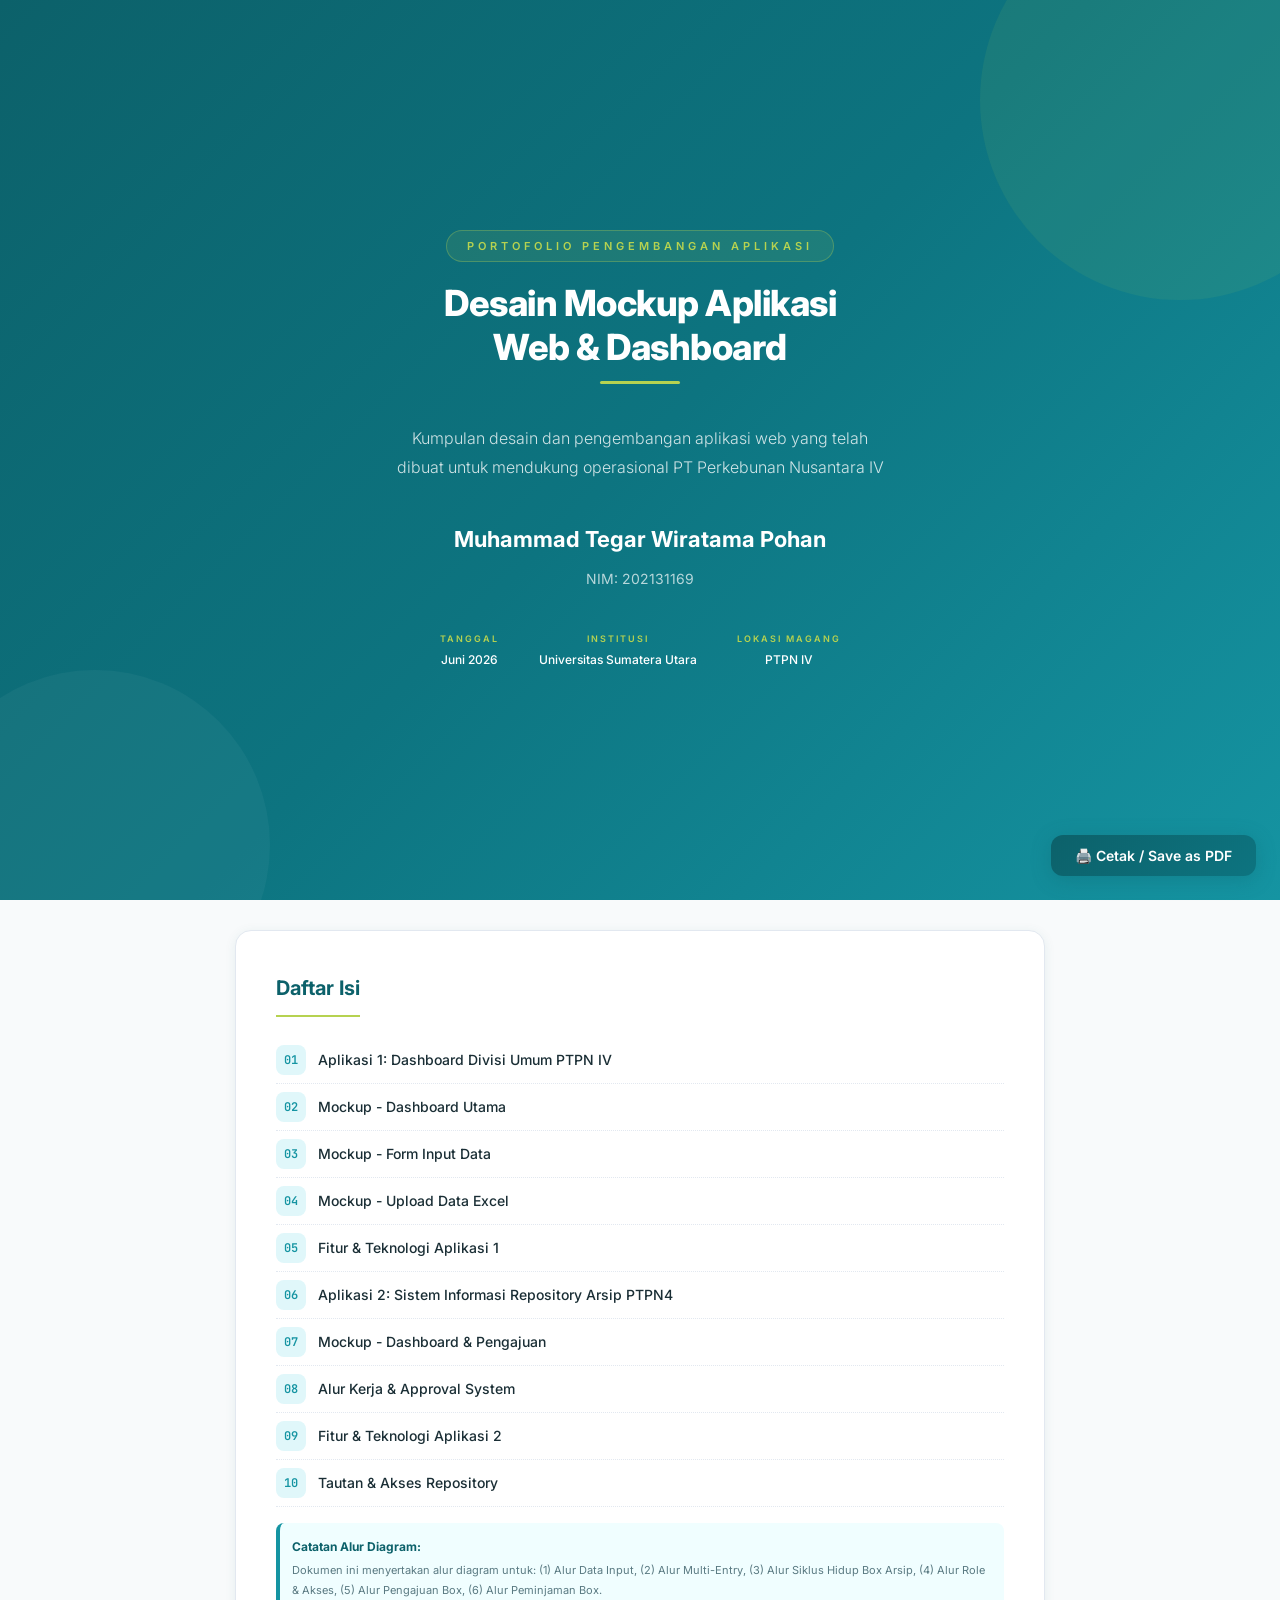
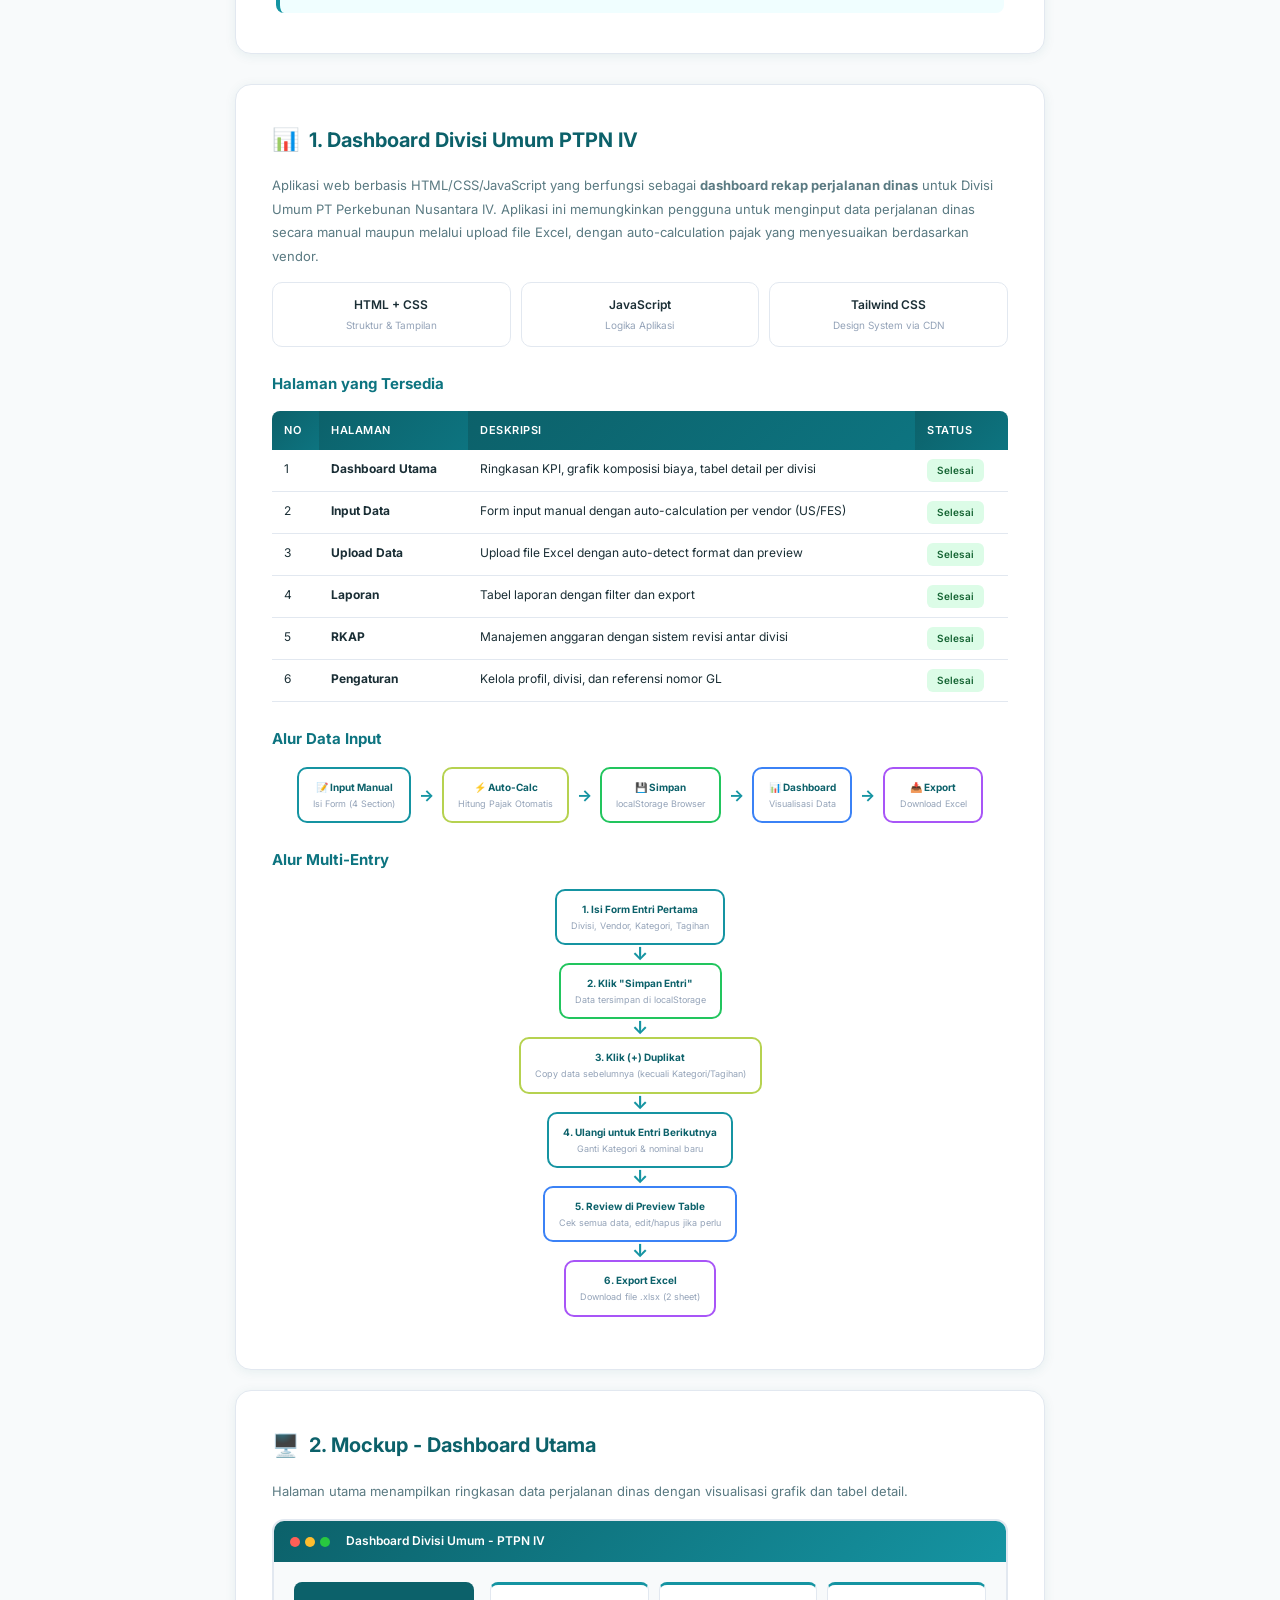
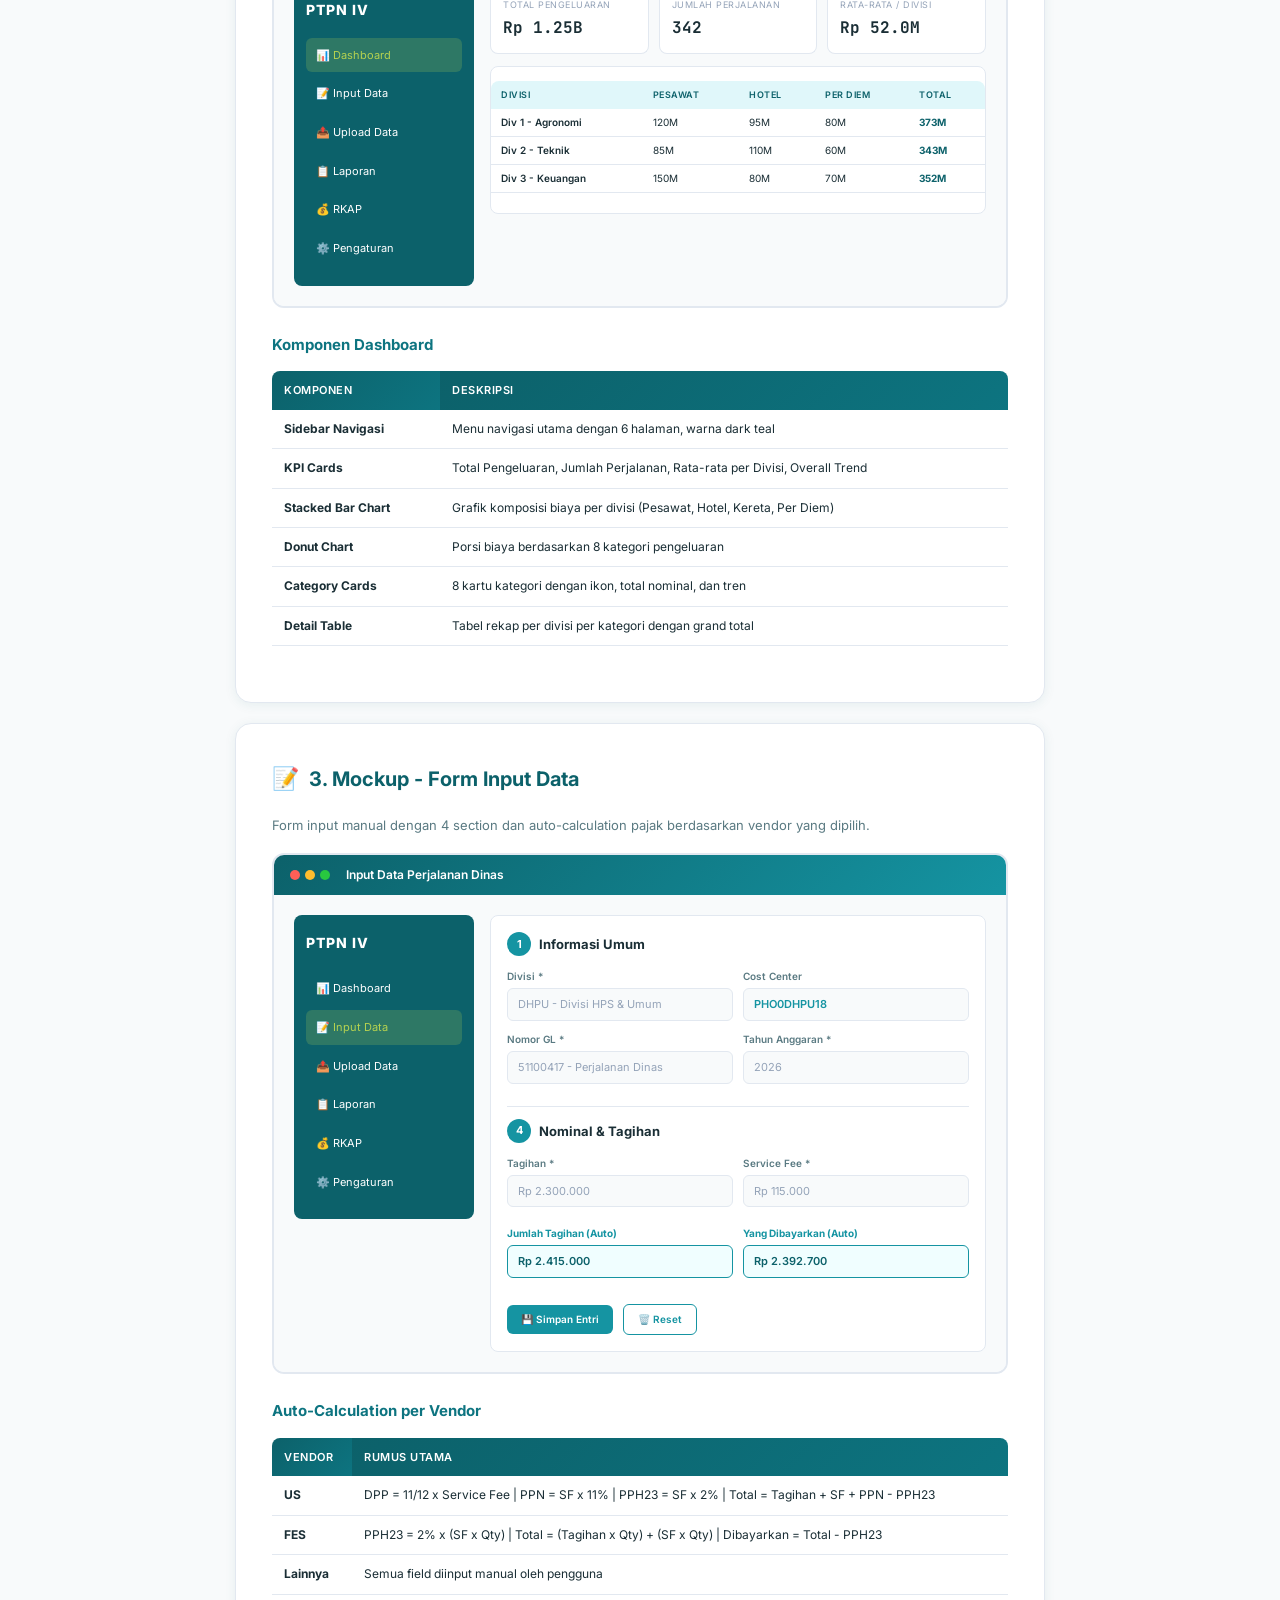
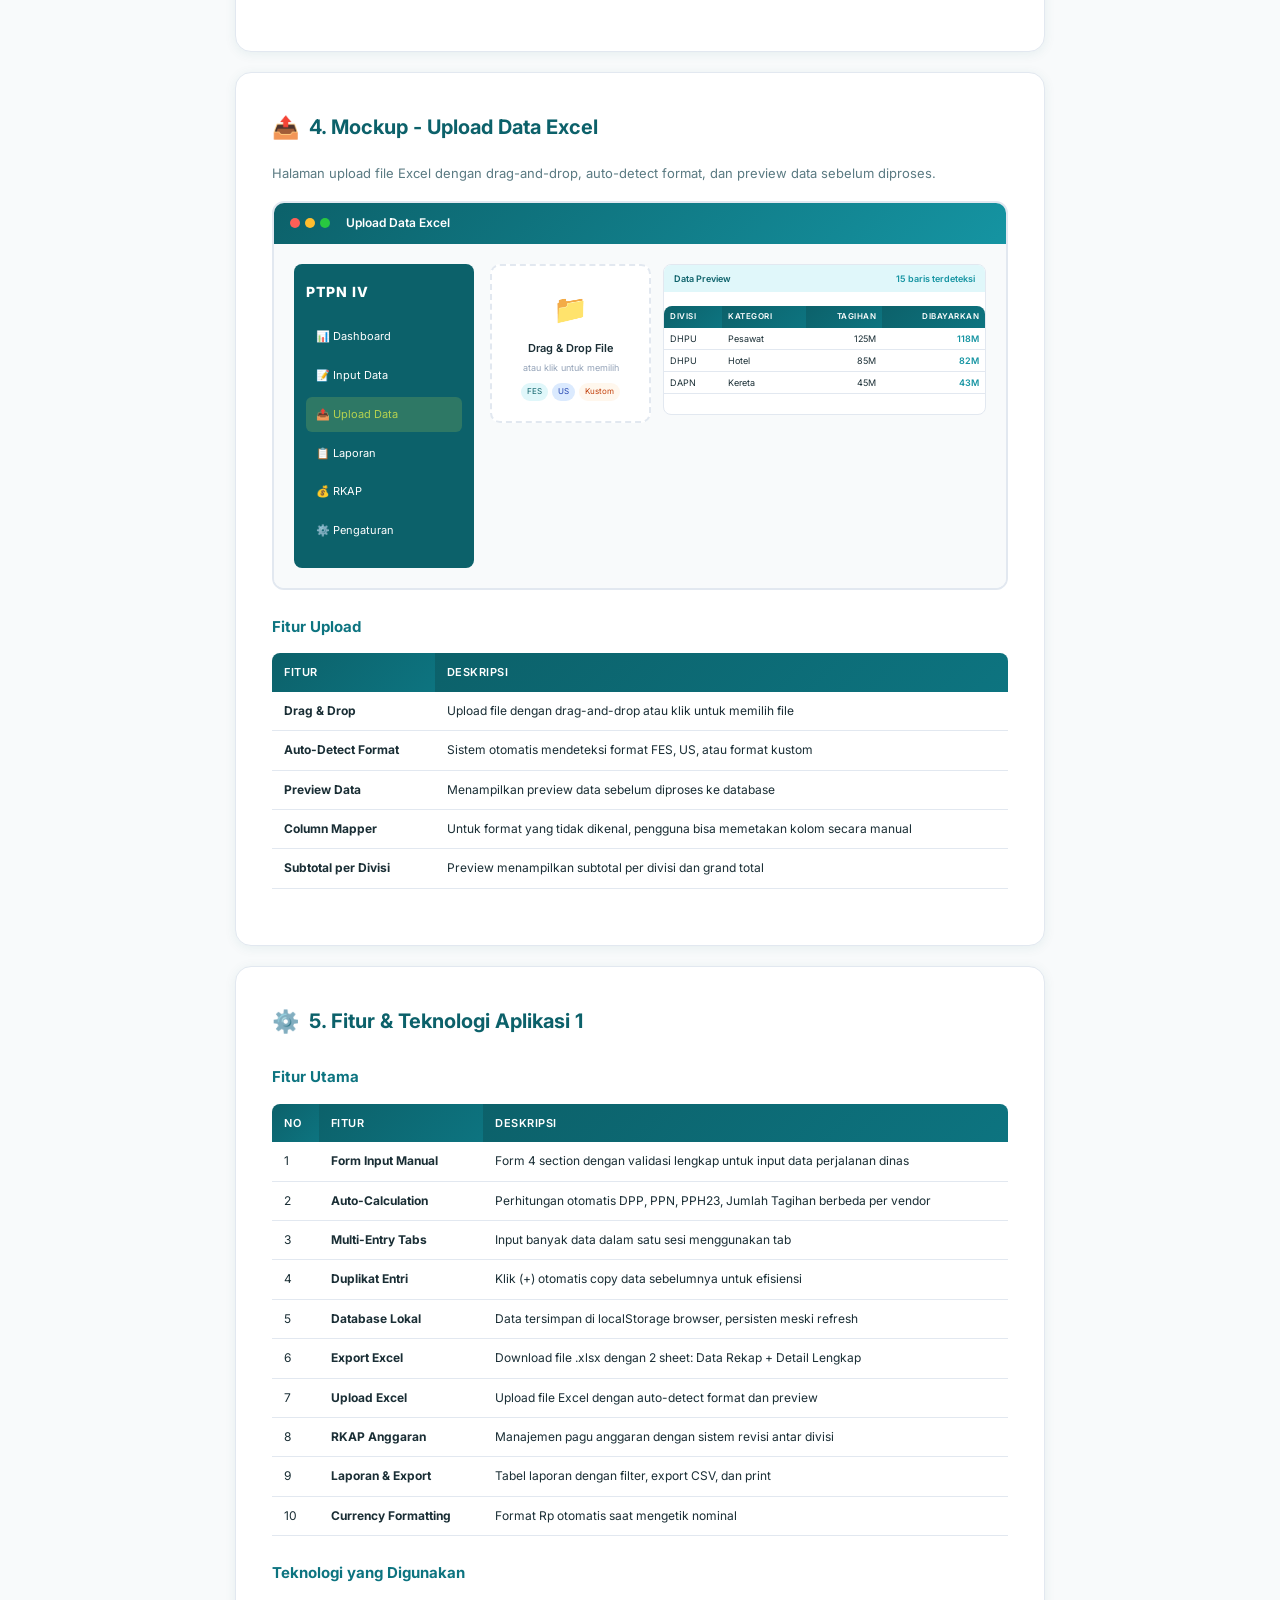
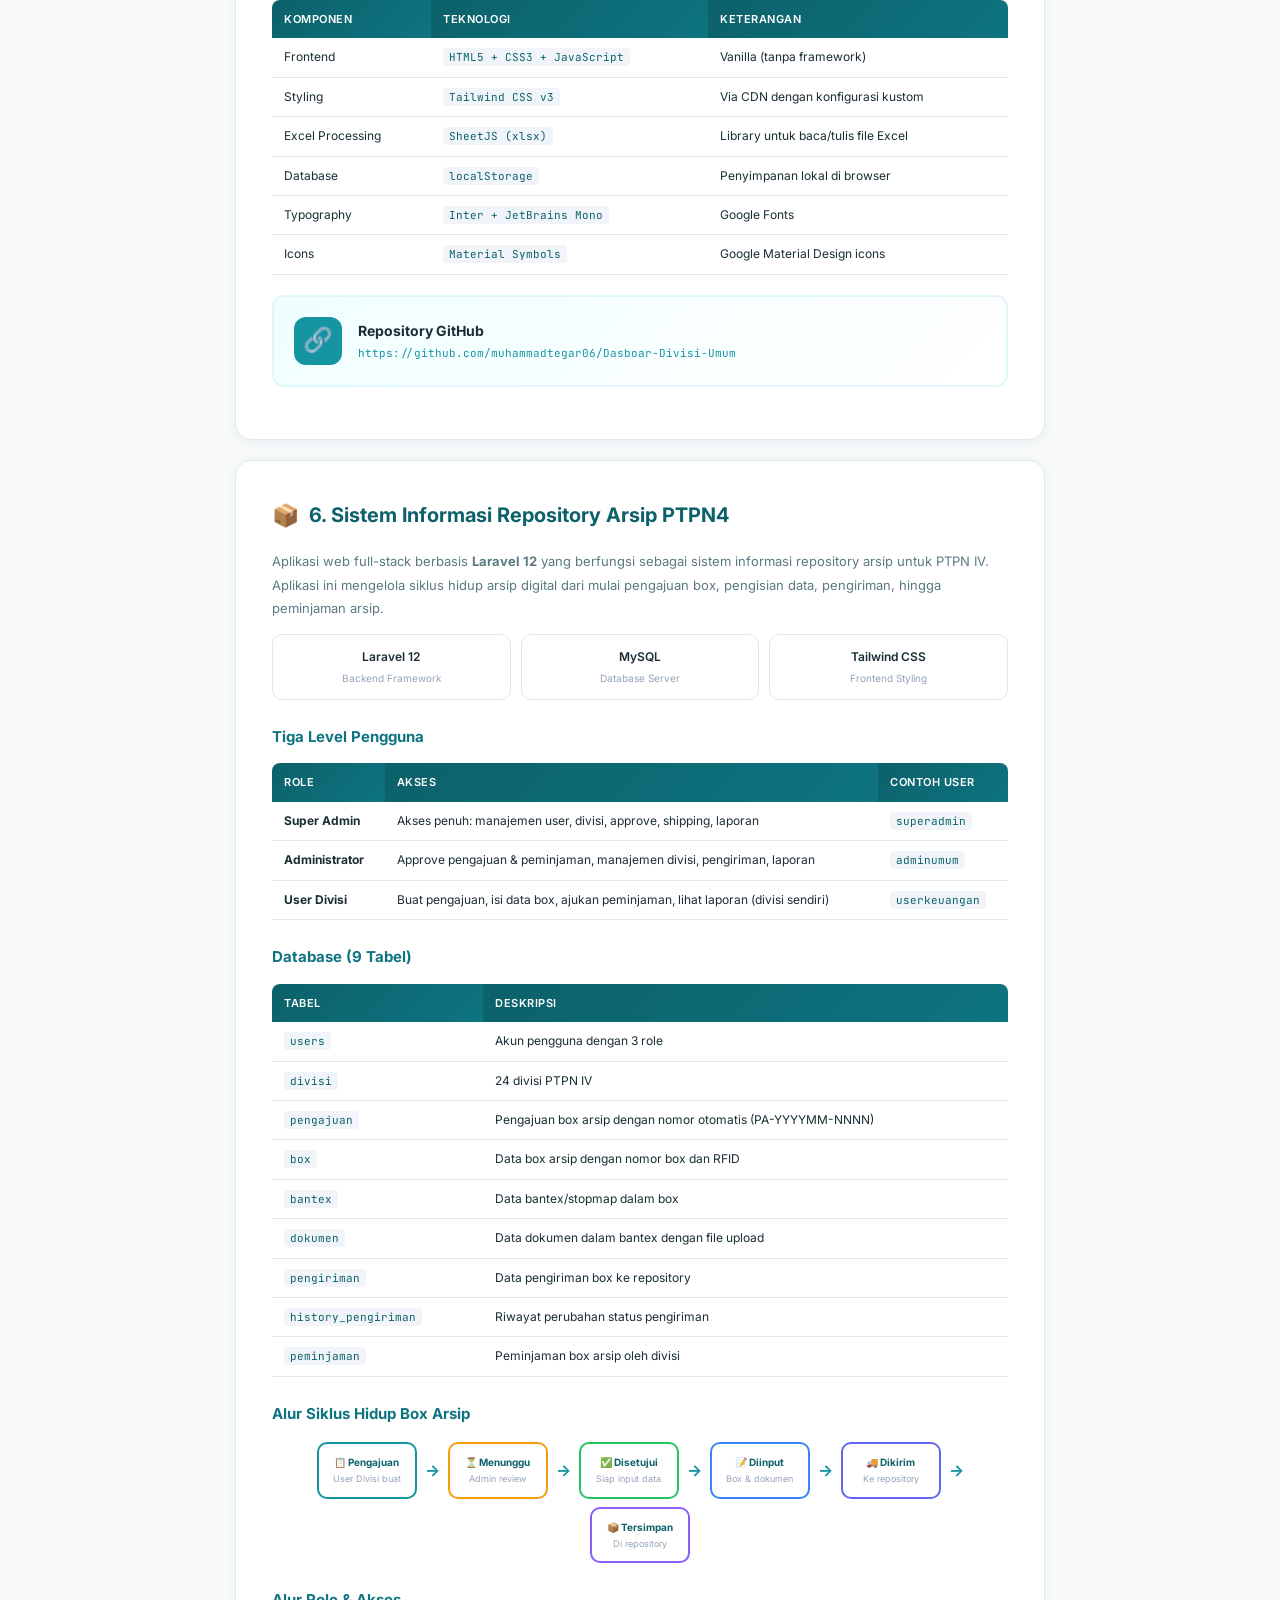
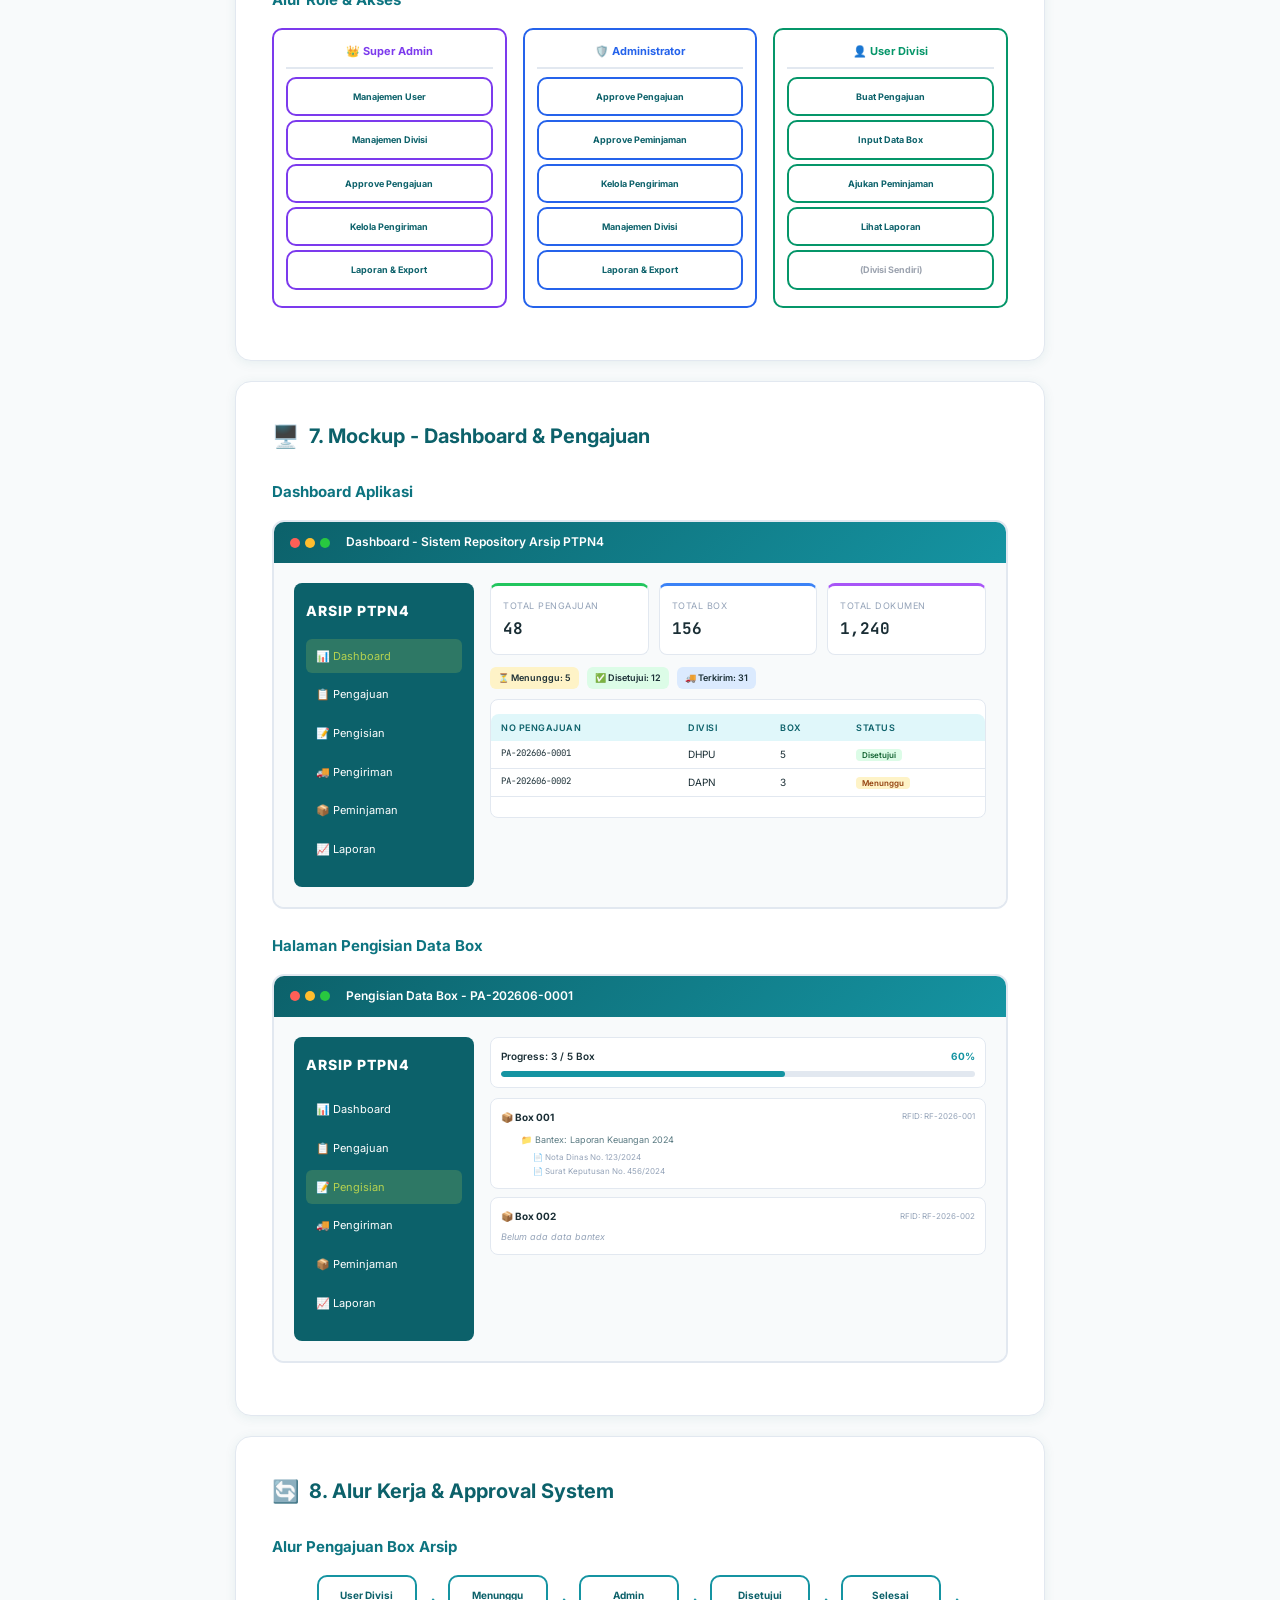
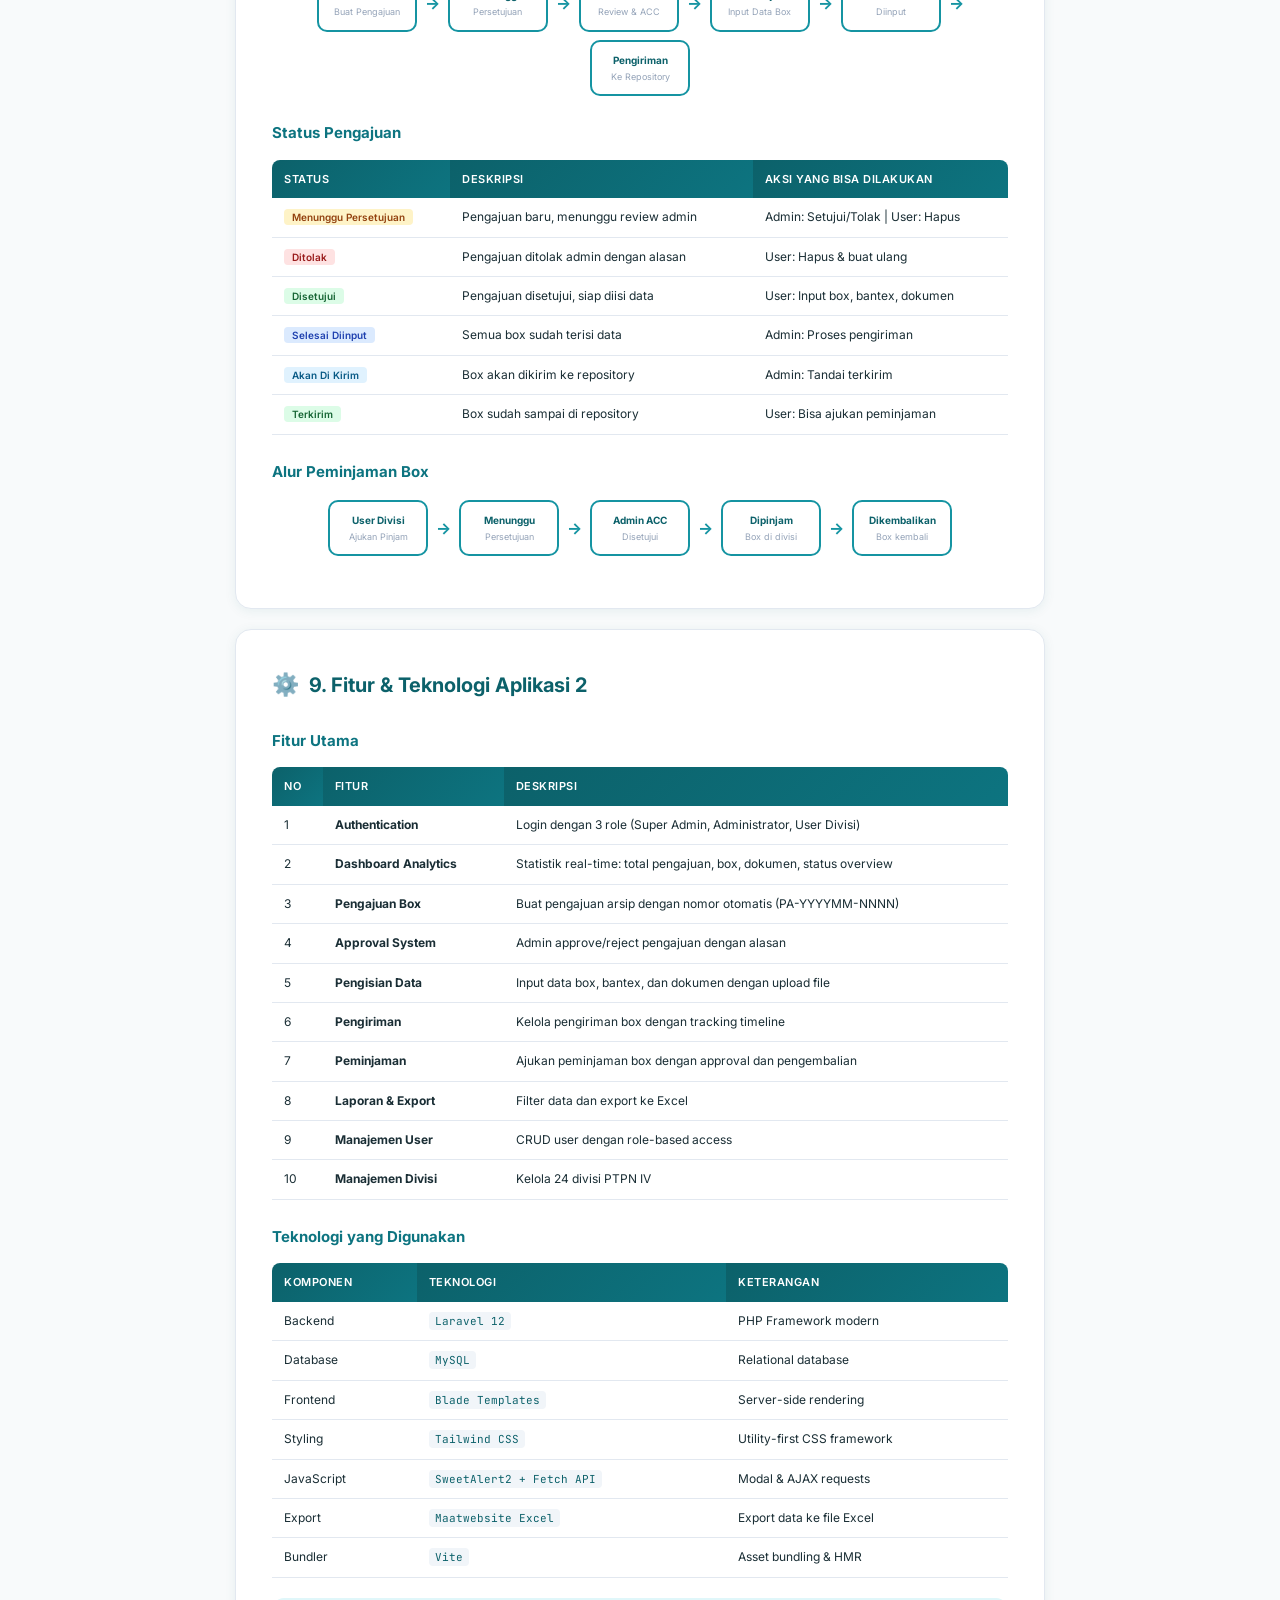
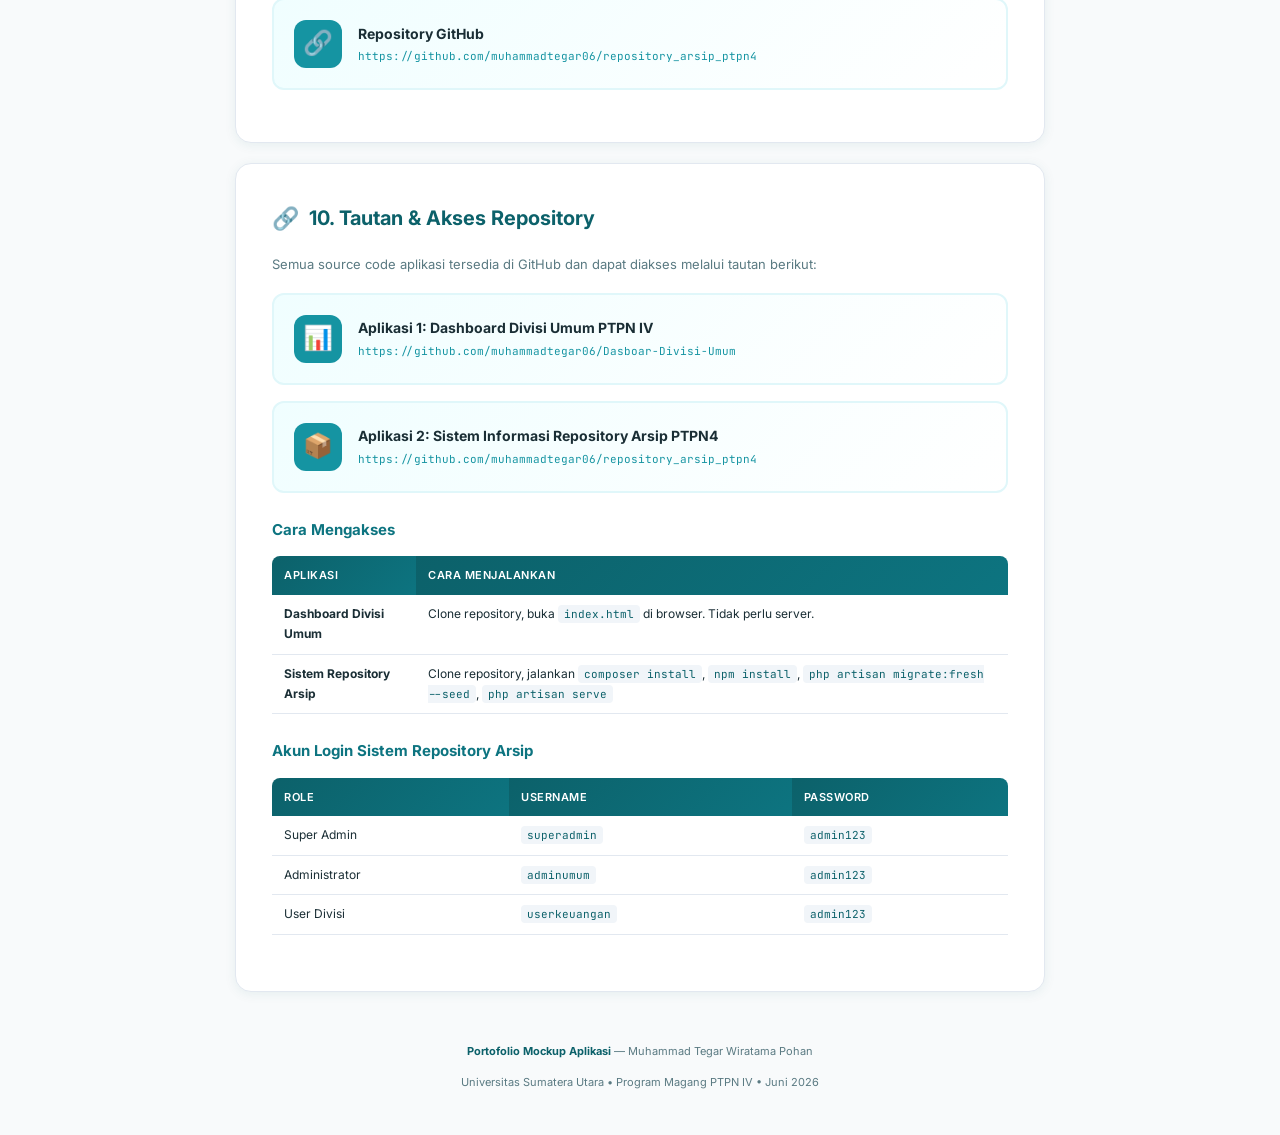
==== commit 349d39f7: "feat: add flow diagrams to portfolio document" ====
--- a/Portofolio_Mockup.html
+++ b/Portofolio_Mockup.html
@@ -599,6 +599,83 @@
             font-size: 16px;
             color: var(--teal-700);
             font-weight: 700;
+        }
+
+        /* FLOW VERTICAL */
+        .flow-vertical {
+            display: flex;
+            flex-direction: column;
+            align-items: center;
+            gap: 0;
+            margin: 16px 0;
+        }
+
+        .flow-v-arrow {
+            font-size: 18px;
+            color: var(--teal-700);
+            font-weight: 700;
+            line-height: 1;
+        }
+
+        /* FLOW BRANCH */
+        .flow-branch {
+            display: flex;
+            justify-content: center;
+            gap: 24px;
+            margin: 12px 0;
+        }
+
+        .flow-branch-path {
+            display: flex;
+            flex-direction: column;
+            align-items: center;
+            gap: 6px;
+        }
+
+        .flow-branch-label {
+            font-size: 9px;
+            font-weight: 600;
+            padding: 2px 8px;
+            border-radius: 10px;
+            margin-bottom: 4px;
+        }
+
+        .flow-label-approve {
+            background: #dcfce7;
+            color: #166534;
+        }
+
+        .flow-label-reject {
+            background: #fee2e2;
+            color: #991b1b;
+        }
+
+        /* FLOW MULTI LANE */
+        .flow-lanes {
+            display: grid;
+            grid-template-columns: 1fr 1fr 1fr;
+            gap: 16px;
+            margin: 16px 0;
+        }
+
+        .flow-lane {
+            border: 2px solid var(--border);
+            border-radius: 10px;
+            padding: 12px;
+            text-align: center;
+        }
+
+        .flow-lane-title {
+            font-size: 11px;
+            font-weight: 700;
+            color: var(--teal-900);
+            margin-bottom: 8px;
+            padding-bottom: 6px;
+            border-bottom: 2px solid var(--border);
+        }
+
+        .flow-lane .flow-step {
+            margin: 6px 0;
         }
 
         /* FOOTER */
@@ -694,6 +771,10 @@
         <li><a href="#app2-fitur">Fitur & Teknologi Aplikasi 2</a></li>
         <li><a href="#links">Tautan & Akses Repository</a></li>
     </ol>
+    <div style="margin-top:16px;padding:12px;background:var(--teal-50);border-radius:8px;border-left:4px solid var(--teal-700)">
+        <strong style="font-size:12px;color:var(--teal-900)">Catatan Alur Diagram:</strong>
+        <p style="font-size:11px;margin:4px 0 0;color:var(--text-secondary)">Dokumen ini menyertakan alur diagram untuk: (1) Alur Data Input, (2) Alur Multi-Entry, (3) Alur Siklus Hidup Box Arsip, (4) Alur Role & Akses, (5) Alur Pengajuan Box, (6) Alur Peminjaman Box.</p>
+    </div>
 </div>
 
 <!-- ============================================================
@@ -773,6 +854,67 @@
             </tr>
         </tbody>
     </table>
+
+    <h3>Alur Data Input</h3>
+    <div class="flow-row">
+        <div class="flow-step">
+            <div class="step-label">📝 Input Manual</div>
+            <div class="step-desc">Isi Form (4 Section)</div>
+        </div>
+        <span class="flow-arrow">→</span>
+        <div class="flow-step" style="border-color:var(--lime-500)">
+            <div class="step-label">⚡ Auto-Calc</div>
+            <div class="step-desc">Hitung Pajak Otomatis</div>
+        </div>
+        <span class="flow-arrow">→</span>
+        <div class="flow-step" style="border-color:#22c55e">
+            <div class="step-label">💾 Simpan</div>
+            <div class="step-desc">localStorage Browser</div>
+        </div>
+        <span class="flow-arrow">→</span>
+        <div class="flow-step" style="border-color:#3b82f6">
+            <div class="step-label">📊 Dashboard</div>
+            <div class="step-desc">Visualisasi Data</div>
+        </div>
+        <span class="flow-arrow">→</span>
+        <div class="flow-step" style="border-color:#a855f7">
+            <div class="step-label">📥 Export</div>
+            <div class="step-desc">Download Excel</div>
+        </div>
+    </div>
+
+    <h3>Alur Multi-Entry</h3>
+    <div class="flow-vertical">
+        <div class="flow-step">
+            <div class="step-label">1. Isi Form Entri Pertama</div>
+            <div class="step-desc">Divisi, Vendor, Kategori, Tagihan</div>
+        </div>
+        <span class="flow-v-arrow">↓</span>
+        <div class="flow-step" style="border-color:#22c55e">
+            <div class="step-label">2. Klik "Simpan Entri"</div>
+            <div class="step-desc">Data tersimpan di localStorage</div>
+        </div>
+        <span class="flow-v-arrow">↓</span>
+        <div class="flow-step" style="border-color:var(--lime-500)">
+            <div class="step-label">3. Klik (+) Duplikat</div>
+            <div class="step-desc">Copy data sebelumnya (kecuali Kategori/Tagihan)</div>
+        </div>
+        <span class="flow-v-arrow">↓</span>
+        <div class="flow-step">
+            <div class="step-label">4. Ulangi untuk Entri Berikutnya</div>
+            <div class="step-desc">Ganti Kategori & nominal baru</div>
+        </div>
+        <span class="flow-v-arrow">↓</span>
+        <div class="flow-step" style="border-color:#3b82f6">
+            <div class="step-label">5. Review di Preview Table</div>
+            <div class="step-desc">Cek semua data, edit/hapus jika perlu</div>
+        </div>
+        <span class="flow-v-arrow">↓</span>
+        <div class="flow-step" style="border-color:#a855f7">
+            <div class="step-label">6. Export Excel</div>
+            <div class="step-desc">Download file .xlsx (2 sheet)</div>
+        </div>
+    </div>
 </section>
 
 <!-- ============================================================
@@ -1205,6 +1347,97 @@
             <tr><td><span class="mono">peminjaman</span></td><td>Peminjaman box arsip oleh divisi</td></tr>
         </tbody>
     </table>
+
+    <h3>Alur Siklus Hidup Box Arsip</h3>
+    <div class="flow-row">
+        <div class="flow-step">
+            <div class="step-label">📋 Pengajuan</div>
+            <div class="step-desc">User Divisi buat</div>
+        </div>
+        <span class="flow-arrow">→</span>
+        <div class="flow-step" style="border-color:#f59e0b">
+            <div class="step-label">⏳ Menunggu</div>
+            <div class="step-desc">Admin review</div>
+        </div>
+        <span class="flow-arrow">→</span>
+        <div class="flow-step" style="border-color:#22c55e">
+            <div class="step-label">✅ Disetujui</div>
+            <div class="step-desc">Siap input data</div>
+        </div>
+        <span class="flow-arrow">→</span>
+        <div class="flow-step" style="border-color:#3b82f6">
+            <div class="step-label">📝 Diinput</div>
+            <div class="step-desc">Box & dokumen</div>
+        </div>
+        <span class="flow-arrow">→</span>
+        <div class="flow-step" style="border-color:#6366f1">
+            <div class="step-label">🚚 Dikirim</div>
+            <div class="step-desc">Ke repository</div>
+        </div>
+        <span class="flow-arrow">→</span>
+        <div class="flow-step" style="border-color:#8b5cf6">
+            <div class="step-label">📦 Tersimpan</div>
+            <div class="step-desc">Di repository</div>
+        </div>
+    </div>
+
+    <h3>Alur Role & Akses</h3>
+    <div class="flow-lanes">
+        <div class="flow-lane" style="border-color:#7c3aed">
+            <div class="flow-lane-title" style="color:#7c3aed">👑 Super Admin</div>
+            <div class="flow-step" style="border-color:#7c3aed;min-width:auto;margin:4px 0">
+                <div class="step-label" style="font-size:9px">Manajemen User</div>
+            </div>
+            <div class="flow-step" style="border-color:#7c3aed;min-width:auto;margin:4px 0">
+                <div class="step-label" style="font-size:9px">Manajemen Divisi</div>
+            </div>
+            <div class="flow-step" style="border-color:#7c3aed;min-width:auto;margin:4px 0">
+                <div class="step-label" style="font-size:9px">Approve Pengajuan</div>
+            </div>
+            <div class="flow-step" style="border-color:#7c3aed;min-width:auto;margin:4px 0">
+                <div class="step-label" style="font-size:9px">Kelola Pengiriman</div>
+            </div>
+            <div class="flow-step" style="border-color:#7c3aed;min-width:auto;margin:4px 0">
+                <div class="step-label" style="font-size:9px">Laporan & Export</div>
+            </div>
+        </div>
+        <div class="flow-lane" style="border-color:#2563eb">
+            <div class="flow-lane-title" style="color:#2563eb">🛡️ Administrator</div>
+            <div class="flow-step" style="border-color:#2563eb;min-width:auto;margin:4px 0">
+                <div class="step-label" style="font-size:9px">Approve Pengajuan</div>
+            </div>
+            <div class="flow-step" style="border-color:#2563eb;min-width:auto;margin:4px 0">
+                <div class="step-label" style="font-size:9px">Approve Peminjaman</div>
+            </div>
+            <div class="flow-step" style="border-color:#2563eb;min-width:auto;margin:4px 0">
+                <div class="step-label" style="font-size:9px">Kelola Pengiriman</div>
+            </div>
+            <div class="flow-step" style="border-color:#2563eb;min-width:auto;margin:4px 0">
+                <div class="step-label" style="font-size:9px">Manajemen Divisi</div>
+            </div>
+            <div class="flow-step" style="border-color:#2563eb;min-width:auto;margin:4px 0">
+                <div class="step-label" style="font-size:9px">Laporan & Export</div>
+            </div>
+        </div>
+        <div class="flow-lane" style="border-color:#059669">
+            <div class="flow-lane-title" style="color:#059669">👤 User Divisi</div>
+            <div class="flow-step" style="border-color:#059669;min-width:auto;margin:4px 0">
+                <div class="step-label" style="font-size:9px">Buat Pengajuan</div>
+            </div>
+            <div class="flow-step" style="border-color:#059669;min-width:auto;margin:4px 0">
+                <div class="step-label" style="font-size:9px">Input Data Box</div>
+            </div>
+            <div class="flow-step" style="border-color:#059669;min-width:auto;margin:4px 0">
+                <div class="step-label" style="font-size:9px">Ajukan Peminjaman</div>
+            </div>
+            <div class="flow-step" style="border-color:#059669;min-width:auto;margin:4px 0">
+                <div class="step-label" style="font-size:9px">Lihat Laporan</div>
+            </div>
+            <div class="flow-step" style="border-color:#059669;min-width:auto;margin:4px 0">
+                <div class="step-label" style="font-size:9px;color:#9ca3af">(Divisi Sendiri)</div>
+            </div>
+        </div>
+    </div>
 </section>
 
 <!-- ============================================================
